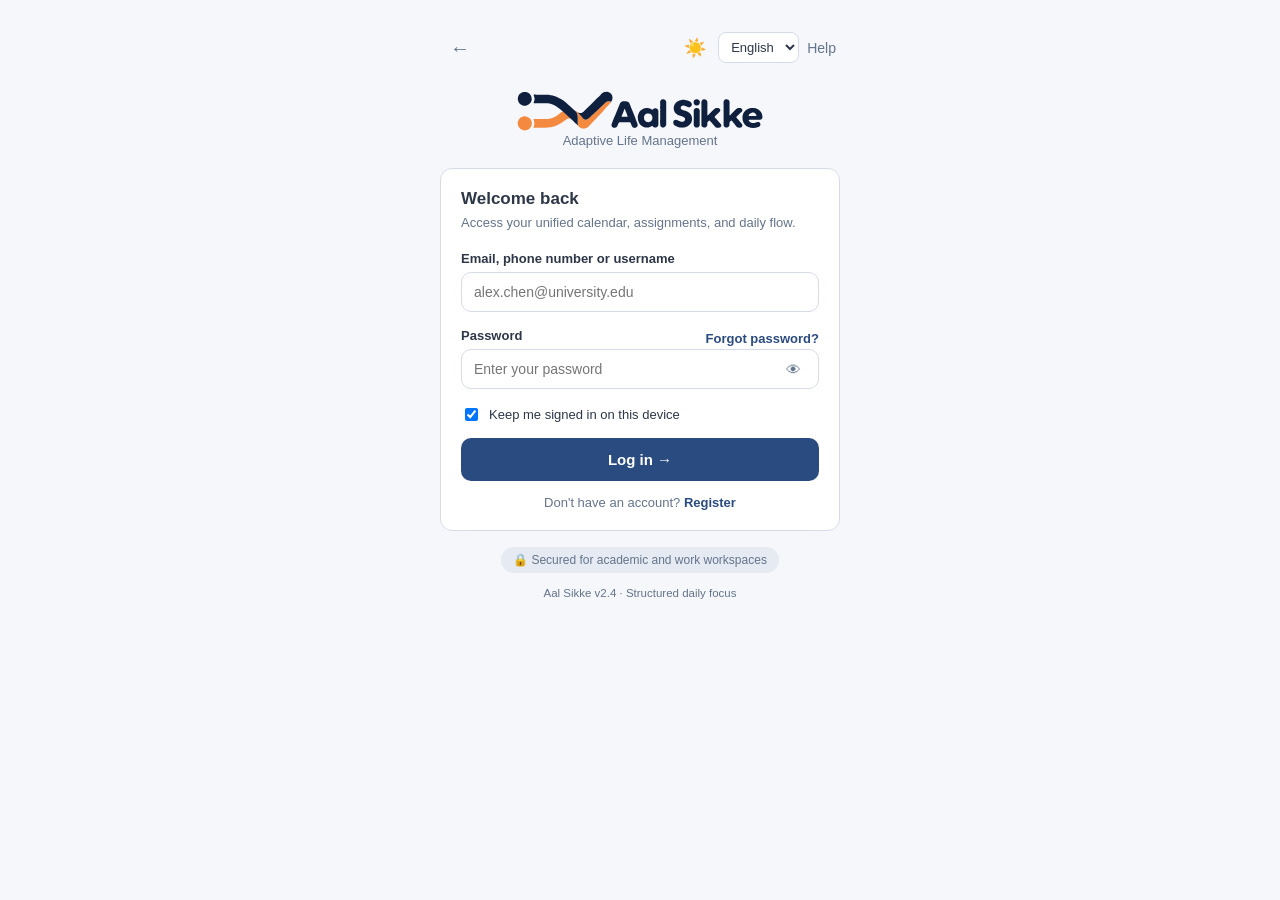
==== src/main/resources/static/calendar.html @ fc3f0007 "feedback for empty pages , SEO foundations implemented, help page added" ====
<!DOCTYPE html>
<html lang="en">
<head>
    <meta charset="UTF-8">
    <meta name="viewport" content="width=device-width, initial-scale=1.0">
    <script src="theme-init.js"></script>
    <script src="i18n.js"></script>
    <link rel="icon" type="image/svg+xml" href="logo-mark.svg">
    <title data-i18n="page.calendar">Aal Sikke — Calendar</title>
    <meta name="robots" content="noindex, nofollow">
    <link rel="stylesheet" href="styles.css">
    <link rel="stylesheet" href="calendar.css">
</head>
<body class="dashboard-body">

<div class="app-shell">

    <!-- Top bar (same markup as tasks.html: bell + reminders, avatar menu with Edit profile / Change password / Log out) -->
    <header class="topbar dash-topbar">
        <a class="brand" href="dashboard.html" aria-label="Aal Sikke dashboard"><svg class="brand-logo" viewBox="0 0 1476 240" role="img" aria-label="Aal Sikke"><use href="logo-sprite.svg#aal-logo"/></svg></a>
        <div class="topbar-actions">
            <button class="icon-btn" id="theme-toggle-btn" aria-label="Toggle theme"></button>
            <div class="profile-menu" id="notif-menu">
                <button class="icon-btn" id="notif-btn" aria-label="Notifications" data-i18n-aria-label="aria.notifications">
                    &#128276;
                    <span class="badge-dot" id="notif-badge" hidden></span>
                </button>
                <div class="profile-dropdown notif-dropdown" id="notif-dropdown" hidden>
                    <div class="notif-dropdown-header" data-i18n="notif.header">Reminders</div>
                    <ul class="notif-list" id="notif-list"></ul>
                    <p class="notif-empty" id="notif-empty" data-i18n="notif.empty" hidden>Nothing due right now.</p>
                </div>
            </div>
            <div class="profile-menu">
                <button class="avatar-btn" id="avatar-btn" aria-label="Open profile menu" data-i18n-aria-label="aria.profileMenu">AC</button>
                <div class="profile-dropdown" id="profile-dropdown" hidden>
                    <a href="#" id="edit-profile-link" data-i18n="menu.editProfile">Edit Profile</a>
                    <a href="#" id="change-password-link" data-i18n="menu.changePassword">Change password</a>
                    <a href="login.html" id="logout-link" data-i18n="menu.logout">Log out</a>
                </div>
            </div>
        </div>
    </header>

    <div class="app-body">

        <aside class="sidebar">
            <nav class="side-nav">
                <a href="dashboard.html" class="nav-link">
                    <span class="nav-icon">&#9635;</span> <span data-i18n="nav.dashboard">Dashboard</span>
                </a>
                <a href="calendar.html" class="nav-link active">
                    <span class="nav-icon">&#128197;</span> <span data-i18n="nav.calendar">Calendar</span>
                </a>
                <a href="tasks.html" class="nav-link">
                    <span class="nav-icon">&#9745;</span> <span data-i18n="nav.tasks">Tasks</span>
                </a>
                <a href="settings.html" class="nav-link">
                    <span class="nav-icon">&#9881;</span> <span data-i18n="nav.settings">Settings</span>
                </a>
            </nav>
        </aside>

        <main class="main-content">
            <!-- KAN-372: AI quick-add. Plain form: sends the text to the Tasks page, which fills the New task form. -->
            <section class="card quick-add-card">
                <form class="quick-add" action="tasks.html" method="get">
                    <div class="field">
                        <label for="quick-add-go" data-i18n="quick.label">✨ Quick add with AI</label>
                        <div style="display:flex; gap:8px; align-items:stretch;">
                            <div class="input-wrap" style="flex:1 1 auto; min-width:0;">
                                <input type="text" id="quick-add-go" name="quick" maxlength="300" autocomplete="off" required
                                       placeholder="e.g. 3andi exam math bukra se3a 10"
                                       data-i18n-placeholder="quick.placeholder" style="width:100%;">
                            </div>
                            <button type="submit" class="btn-primary" data-i18n="quick.button"
                                    style="width:auto; flex:0 0 auto; white-space:nowrap;">Fill the form</button>
                        </div>
                    </div>
                </form>
            </section>
            <section class="card cal-card">

                <div class="cal-toolbar">
                    <div class="cal-nav">
                        <button type="button" class="btn-secondary" id="cal-prev" aria-label="Previous" data-i18n-aria-label="cal.prev">&#8249;</button>
                        <button type="button" class="btn-secondary" id="cal-today" data-i18n="cal.today">Today</button>
                        <button type="button" class="btn-secondary" id="cal-next" aria-label="Next" data-i18n-aria-label="cal.next">&#8250;</button>
                    </div>
                    <h1 class="cal-title" id="cal-title" data-i18n="nav.calendar">Calendar</h1>
                    <div class="cal-actions">
                        <button type="button" class="btn-primary cal-schedule-btn" id="cal-schedule-btn" data-i18n="cal.schedule">+ Schedule task</button>
                        <div class="cal-view-toggle" role="group" aria-label="Calendar view" data-i18n-aria-label="cal.viewLabel">
                            <button type="button" class="filter-tab" data-view="day" data-i18n="cal.day">Day</button>
                            <button type="button" class="filter-tab active" data-view="week" data-i18n="cal.week">Week</button>
                        </div>
                    </div>
                </div>

                <div class="cal-legend">
                    <span class="cal-legend-item"><span class="cal-swatch cal-student"></span> <span data-i18n="group.student">Student</span></span>
                    <span class="cal-legend-item"><span class="cal-swatch cal-work"></span> <span data-i18n="group.work">Work</span></span>
                    <span class="cal-legend-item"><span class="cal-swatch cal-personal"></span> <span data-i18n="group.personal">Personal</span></span>
                    <span class="cal-legend-item cal-legend-group" data-i18n="cal.legend.priority">Priority stripe:</span>
                    <span class="cal-legend-item"><span class="cal-swatch prio-low"></span> <span data-i18n="prio.LOW">Low</span></span>
                    <span class="cal-legend-item"><span class="cal-swatch prio-medium"></span> <span data-i18n="prio.MEDIUM">Medium</span></span>
                    <span class="cal-legend-item"><span class="cal-swatch prio-high"></span> <span data-i18n="prio.HIGH">High</span></span>
                    <span class="cal-legend-item"><span class="cal-swatch prio-urgent"></span> <span data-i18n="prio.URGENT">Urgent</span></span>
                    <span class="cal-legend-item"><span class="cal-deadline-dot"></span> <span data-i18n="cal.legend.deadline">Deadline</span></span>
                    <span class="cal-legend-item"><span class="cal-conflict-badge">!</span> <span data-i18n="conflict.badge">Conflict</span></span>
                    <span class="cal-legend-item"><span class="cal-repeat-icon">&#8635;</span> <span data-i18n="cal.legend.repeats">Repeats weekly</span></span>
                </div>

                <p class="cal-hint" data-i18n="cal.hint">Tap or click an empty slot to schedule a task there, or a task to see its details.</p>

                <section class="cal-week-summary" id="cal-week-summary" aria-label="Weekly review" data-i18n-aria-label="cal.weeklyReview" hidden></section>
                <p class="cal-status" id="cal-status" role="status" aria-live="polite" data-i18n="common.loading">Loading…</p>
                <div class="cal-grid" id="cal-grid"></div>

            </section>
        </main>
    </div>

    <!-- Mobile bottom nav -->
    <nav class="bottom-nav">
        <a href="dashboard.html"><span>&#9635;</span><span data-i18n="nav.dashboard">Dashboard</span></a>
        <a href="calendar.html" class="active"><span>&#128197;</span><span data-i18n="nav.calendar">Calendar</span></a>
        <a href="tasks.html"><span>&#9745;</span><span data-i18n="nav.tasks">Tasks</span></a>
        <a href="settings.html" id="settings-bottom-link"><span>&#9881;</span><span data-i18n="nav.settings">Settings</span></a>
    </nav>
</div>

<!-- Profile edit modal (shared with dashboard.html) -->
<div class="modal-backdrop" id="profile-modal" hidden>
    <div class="modal-card profile-modal-card" role="dialog" aria-modal="true" aria-labelledby="profile-modal-title">
        <div class="modal-header">
            <div>
                <h2 id="profile-modal-title" data-i18n="settings.profile.edit">Edit profile</h2>
                <p id="profile-modal-subtitle" data-i18n="modal.profile.subtitle">Update your details and how you use Aal Sikke.</p>
            </div>
            <button type="button" class="modal-close" id="close-profile-modal" aria-label="Close" data-i18n-aria-label="common.close">&#10005;</button>
        </div>

        <form id="profile-form" novalidate>
            <div class="profile-modal-avatar" id="modal-profile-avatar" aria-hidden="true">AC</div>

            <fieldset class="role-field" id="field-profile-mode">
                <legend class="field-label" data-i18n="modal.profile.roleLegend">I use Aal Sikke primarily for</legend>
                <div class="segmented segmented--a11y" role="radiogroup" aria-label="Workspace role" data-i18n-aria-label="aria.workspaceRole">
                    <input type="radio" name="profile-role" id="profile-role-student" value="STUDENT">
                    <label for="profile-role-student" data-i18n="role.student">Student</label>
                    <input type="radio" name="profile-role" id="profile-role-work" value="WORK">
                    <label for="profile-role-work" data-i18n="role.work">Work</label>
                    <input type="radio" name="profile-role" id="profile-role-dual" value="HYBRID">
                    <label for="profile-role-dual" data-i18n="role.dual">Dual</label>
                </div>
                <p class="role-hint" id="profile-role-hint"></p>
                <p class="hint error-text" role="alert"></p>
            </fieldset>

            <div class="form-grid">
                <div class="field" id="field-profile-fullname">
                    <label for="profile-fullname" data-i18n="form.fullName">Full name</label>
                    <div class="input-wrap"><input id="profile-fullname" type="text" autocomplete="name" maxlength="255"></div>
                    <p class="hint error-text" role="alert"></p>
                </div>
                <div class="field">
                    <label for="profile-username" data-i18n="form.username">Username</label>
                    <div class="input-wrap"><input id="profile-username" type="text" readonly aria-readonly="true"></div>
                </div>
            </div>

            <div class="field" id="field-profile-email">
                <label for="profile-email" data-i18n="form.email">Email</label>
                <div class="input-wrap"><input id="profile-email" type="email" autocomplete="email" maxlength="255"></div>
                <p class="hint error-text" role="alert"></p>
            </div>

            <div class="form-grid">
                <div class="field">
                    <label for="profile-dob" data-i18n="form.dob">Date of birth</label>
                    <div class="input-wrap"><input id="profile-dob" type="date" readonly aria-readonly="true"></div>
                </div>
                <div class="field" id="field-profile-phone">
                    <label for="profile-phone" data-i18n="form.phone">Phone number</label>
                    <div class="input-wrap"><input id="profile-phone" type="tel" autocomplete="tel" maxlength="50"></div>
                    <p class="hint error-text" role="alert"></p>
                </div>
            </div>
            <div class="field" id="field-profile-current-password">
                <label for="profile-current-password"><span data-i18n="form.currentPassword">Current password</span> <span class="role-hint" data-i18n="form.currentPasswordNote">(only needed to change your name, email or phone)</span></label>
                <div class="input-wrap"><input id="profile-current-password" type="password" autocomplete="current-password"></div>
                <p class="hint error-text" role="alert"></p>
            </div>
            <p class="modal-message" id="profile-message" role="status" aria-live="polite"></p>

            <div class="form-actions">
                <button type="button" class="btn-secondary" id="cancel-profile-btn" data-i18n="common.cancel">Cancel</button>
                <button type="submit" class="btn-primary" id="save-profile-btn" data-i18n="modal.profile.save">Save profile</button>
            </div>
        </form>
    </div>
</div>

<!-- Change password modal (shared with dashboard.html) -->
<div class="modal-backdrop" id="password-modal" hidden>
    <div class="modal-card" role="dialog" aria-modal="true" aria-labelledby="password-modal-title">
        <div class="modal-header">
            <div>
                <h2 id="password-modal-title" data-i18n="menu.changePassword">Change password</h2>
                <p data-i18n="modal.password.subtitle">Choose a new password for your account.</p>
            </div>
            <button type="button" class="modal-close" id="close-password-modal" aria-label="Close" data-i18n-aria-label="common.close">&#10005;</button>
        </div>

        <form id="password-form" novalidate>
            <div class="field" id="field-current-password">
                <label for="current-password" data-i18n="form.currentPassword">Current password</label>
                <div class="input-wrap">
                    <input id="current-password" type="password" autocomplete="current-password">
                </div>
                <p class="hint error-text" role="alert"></p>
            </div>

            <div class="field" id="field-new-password">
                <label for="new-password" data-i18n="form.newPassword">New password</label>
                <div class="input-wrap">
                    <input id="new-password" type="password" autocomplete="new-password">
                </div>
                <div class="strength-meter" id="password-strength-meter"><span></span><span></span><span></span></div>
                <p class="hint" id="new-password-strength-hint" style="display:none;"></p>
                <p class="hint error-text" role="alert"></p>
            </div>

            <div class="field" id="field-confirm-new-password">
                <label for="confirm-new-password" data-i18n="form.confirmNewPassword">Confirm new password</label>
                <div class="input-wrap">
                    <input id="confirm-new-password" type="password" autocomplete="new-password">
                </div>
                <p class="hint error-text" role="alert"></p>
            </div>

            <p class="modal-message" id="password-message" role="status" aria-live="polite"></p>

            <div class="form-actions">
                <button type="button" class="btn-secondary" id="cancel-password-btn" data-i18n="common.cancel">Cancel</button>
                <button type="submit" class="btn-primary" id="save-password-btn" data-i18n="modal.password.save">Update password</button>
            </div>
        </form>
    </div>
</div>

<!-- Toast: dashboard.js shows validation and error messages here instead of alert() -->
<div class="toast" id="toast" role="status" aria-live="polite"></div>

<!-- S3-12: schedule a task into a time slot (same modal styles as the dashboard) -->
<div class="modal-backdrop" id="schedule-modal" hidden>
    <div class="modal-card" role="dialog" aria-modal="true" aria-labelledby="schedule-modal-title">
        <div class="modal-header">
            <div>
                <h2 id="schedule-modal-title" data-i18n="schedule.title">Schedule a task</h2>
                <p data-i18n="schedule.subtitle">Pick a time slot. The task's deadline does not change.</p>
            </div>
            <button type="button" class="modal-close" id="schedule-close" aria-label="Close" data-i18n-aria-label="common.close">&#10005;</button>
        </div>

        <form id="schedule-form" novalidate>
            <div class="field" id="schedule-task-field">
                <label for="schedule-task" data-i18n="schedule.task">Task</label>
                <div class="input-wrap"><select id="schedule-task"></select></div>
            </div>
            <p class="schedule-task-name" id="schedule-task-name" hidden></p>

            <div class="field">
                <label for="schedule-date" data-i18n="schedule.date">Date</label>
                <div class="input-wrap"><input type="date" id="schedule-date" required></div>
            </div>

            <div class="field">
                <label class="check-label">
                    <input type="checkbox" id="schedule-start-only"> <span data-i18n="schedule.startOnly">Start time only (no end time)</span>
                </label>
            </div>

            <div class="form-grid">
                <div class="field">
                    <label for="schedule-start" data-i18n="task.start">Start</label>
                    <div class="input-wrap"><input type="time" id="schedule-start" step="300" required></div>
                </div>
                <div class="field" id="schedule-end-field">
                    <label for="schedule-end" data-i18n="schedule.end">End</label>
                    <div class="input-wrap"><input type="time" id="schedule-end" step="300" required></div>
                </div>
            </div>

            <p class="modal-message" id="schedule-message" role="status" aria-live="polite"></p>

            <div class="form-actions">
                <button type="button" class="btn-secondary" id="schedule-cancel" data-i18n="common.cancel">Cancel</button>
                <button type="submit" class="btn-primary" id="schedule-save" data-i18n="common.save">Save</button>
            </div>
        </form>
    </div>
</div>

<script src="theme-toggle.js"></script>
<script src="palette.js"></script>
<script src="dashboard.js"></script>
<script src="calendar.js"></script>
<script src="free-slots.js"></script>
<script src="feedback.js"></script>
</body>
</html>
---- src/main/resources/static/styles.css ----
/*
 * Aal Sikke — Unified style.css
 * Shared authentication + dashboard styles
 */

/* ===== Global + Authentication styles ===== */

:root {
  /* DEFAULT THEME = "brand" palette (navy + orange logo colors). Defined here so the
     app opens correctly even if data-palette is missing; other palettes override below. */
  --trust-blue: #2A4B80;
  --trust-blue-bg: #E6EAF2;
  --navy: #0F203E;
  --ink-strong: #0F203E;
  --bg-mist: #F5F7FA;
  --card-mist: #E6EAF2;
  --white: #FFFFFF;
  --surface: #FFFFFF;
  --slate: #2D3748;
  --slate-light: #64748B;
  --border: #D5DCE8;
  /* logo colors, read by logo-sprite.svg via var(--logo-ink) / var(--logo-accent) */
  --logo-ink: #0F203E;
  --logo-accent: #F48A40;
  /* KAN-292/293: task priority colors. Semantic (not tied to the palette) so "urgent" always reads as red. */
  --prio-low: #2F9E6E;
  --prio-low-bg: #EAF7F1;
  --prio-medium: #2468B8;
  --prio-medium-bg: #E6F0FB;
  --prio-high: #D62839;
  --prio-high-bg: #FCE9EB;
  --prio-urgent: #7B2FBF;
  --prio-urgent-bg: #F1E8FA;
  /* Schedule conflicts are ORANGE everywhere (task list, calendar, dashboard).
     No priority color is orange, so a conflict never gets mistaken for a priority. */
  --conflict: #E8710A;
  --conflict-strong: #C2570C;
  --conflict-bg: #FDF0E3;
  /* calendar role colors (were referenced by calendar.css but never defined) */
  --role-student: var(--trust-blue);
  --role-student-bg: var(--trust-blue-bg);
  --success: #2F9E6E;
  --success-bg: #EAF7F1;
  --amber: #F0A202;
  --amber-bg: #FEF6E6;
  --coral: #E4572E;
  --coral-bg: #FCEDE8;
  --radius: 0.75rem;
}

/*
 * KAN-239: dark theme. --white and --navy were each doing double duty in the
 * light palette above — "literal white/dark" for text drawn on a colored
 * button AND "the card surface / guaranteed-dark-background" color. Redefining
 * them directly here breaks contrast (e.g. buttons and the toast go
 * unreadable), so this override keeps --white and --navy for their text role
 * and hands the surface/guaranteed-dark-background role to the new --surface
 * and --ink-strong variables instead (see the var(--surface) / var(--ink-strong)
 * usages throughout this file).
 */
:root[data-theme="dark"] {
  --trust-blue: #7FA0DC;
  --trust-blue-bg: #1A2640;
  --navy: #F2F5FA;
  --ink-strong: #0F203E;
  --bg-mist: #0E1626;
  --card-mist: #18233A;
  --surface: #131D31;
  --slate: #E8EEF3;
  --slate-light: #94A3B8;
  --border: #27344D;
  --logo-ink: #F2F5FA;
  --logo-accent: #F79A57;
  --prio-low: #3FBF8F;
  --prio-low-bg: #12291F;
  --prio-medium: #5BA3F0;
  --prio-medium-bg: #12243A;
  --prio-high: #F2555F;
  --prio-high-bg: #331519;
  --prio-urgent: #B48AF0;
  --prio-urgent-bg: #261A38;
  --conflict: #F28C38;
  --conflict-strong: #B9520A;
  --conflict-bg: #33200F;
  --success: #3FBF8F;
  --success-bg: #12291F;
  --amber: #F0A202;
  --amber-bg: #2E2410;
  --coral: #E4572E;
  --coral-bg: #2E1712;
}

* { box-sizing: border-box; }

body {
  margin: 0;
  font-family: -apple-system, "Segoe UI", Roboto, Helvetica, Arial, sans-serif;
  background: var(--bg-mist);
  color: var(--slate);
  display: flex;
  justify-content: center;
  padding: 1.5rem 1rem;
}

.screen {
  width: 100%;
  max-width: 25rem;
}

/* Header */
.topbar {
  display: flex;
  align-items: center;
  justify-content: space-between;
  padding: 0.5rem 0.25rem 1rem;
}

.topbar .back-btn {
  background: none;
  border: none;
  color: var(--slate-light);
  font-size: 1.25rem;
  cursor: pointer;
  line-height: 1;
}

.topbar .brand {
  display: flex;
  align-items: center;
  gap: 0.5rem;
  font-weight: 700;
  color: var(--navy);
  font-size: 1rem;
}

.topbar .brand .logo-dot {
  width: 1.5rem;
  height: 1.5rem;
  border-radius: 0.375rem;
  background: var(--trust-blue);
}

.topbar .help-link {
  color: var(--slate-light);
  font-size: 0.875rem;
  text-decoration: none;
}

.topbar-end {
  display: flex;
  align-items: center;
  gap: 0.5rem;
}

/* Intro block (registration) */
.intro {
  padding: 0.25rem 0.25rem 1.25rem;
}

.intro h1 {
  font-size: 1.375rem;
  margin: 0 0 0.375rem;
  color: var(--slate);
}

.intro p {
  margin: 0;
  font-size: 0.875rem;
  color: var(--slate-light);
  line-height: 1.5;
}

/* Center brand block (login) */
.center-brand {
  text-align: center;
  padding: 0.75rem 0 1.25rem;
}

.center-brand .logo-dot {
  width: 3rem;
  height: 3rem;
  border-radius: 0.75rem;
  background: var(--trust-blue);
  margin: 0 auto 0.75rem;
}

.center-brand h1 {
  font-size: 1.25rem;
  margin: 0 0 0.125rem;
  color: var(--navy);
}

.center-brand p {
  margin: 0;
  font-size: 0.8125rem;
  color: var(--slate-light);
}

/* Card */
.card {
  background: var(--surface);
  border: 0.0625rem solid var(--border);
  border-radius: var(--radius);
  padding: 1.25rem;
}

.card h2 {
  font-size: 1.0625rem;
  margin: 0 0 0.25rem;
}

.card > p.subtitle {
  margin: 0 0 1.125rem;
  font-size: 0.8125rem;
  color: var(--slate-light);
  line-height: 1.5;
}

/* Segmented control (Student / Work / Hybrid) */
.field-label {
  display: block;
  font-size: 0.8125rem;
  font-weight: 600;
  color: var(--slate);
  margin-bottom: 0.5rem;
}

.segmented {
  display: flex;
  background: var(--card-mist);
  border-radius: 0.625rem;
  padding: 0.25rem;
  margin-bottom: 1.125rem;
}

.segmented input {
  display: none;
}

.segmented label {
  flex: 1;
  text-align: center;
  font-size: 0.8125rem;
  font-weight: 600;
  padding: 0.5rem 0;
  border-radius: 0.5rem;
  cursor: pointer;
  color: var(--slate-light);
  transition: background 0.15s ease, color 0.15s ease;
}

.segmented input:checked + label {
  background: var(--trust-blue);
  color: var(--white);
}

/* Form fields */
.field {
  margin-bottom: 1rem;
}

.field label {
  display: block;
  font-size: 0.8125rem;
  font-weight: 600;
  margin-bottom: 0.375rem;
}

.input-wrap {
  position: relative;
}

.input-wrap input,
.input-wrap select {
  width: 100%;
  padding-block: 0.6875rem;
  padding-inline: 0.75rem 2.5rem;
  font-size: 0.875rem;
  border: 0.0625rem solid var(--border);
  border-radius: 0.625rem;
  background: var(--surface);
  color: var(--slate);
  outline: none;
  transition: border-color 0.15s ease, background 0.15s ease;
}

.input-wrap input:focus,
.input-wrap select:focus {
  border-color: var(--trust-blue);
}

.input-wrap .icon-status {
  position: absolute;
  inset-inline-end: 0.75rem;
  top: 50%;
  transform: translateY(-50%);
  font-size: 0.875rem;
  display: none;
}

.input-wrap .icon-toggle {
  position: absolute;
  inset-inline-end: 0.75rem;
  top: 50%;
  transform: translateY(-50%);
  background: none;
  border: none;
  cursor: pointer;
  color: var(--slate-light);
  font-size: 0.9375rem;
}

/* Validation states, toggled via JS by adding a class to .field */
.field.is-success .input-wrap input { border-color: var(--success); background: var(--success-bg); }
.field.is-success .icon-status.success { display: inline; color: var(--success); }

.field.is-warning .input-wrap input { border-color: var(--amber); background: var(--amber-bg); }
.field.is-warning .icon-status.warning { display: inline; color: var(--amber); }

.field.is-error .input-wrap input { border-color: var(--coral); background: var(--coral-bg); }
.field.is-error .icon-status.error { display: inline; color: var(--coral); }

.hint {
  display: none;
  font-size: 0.75rem;
  margin-top: 0.375rem;
  line-height: 1.4;
}

.field.is-error .hint.error-text { display: block; color: var(--coral); }
.field.is-warning .hint.warning-text { display: block; color: var(--amber); }

/* Phone row */
.phone-row {
  display: grid;
  grid-template-columns: 5.5rem 1fr;
  gap: 0.5rem;
}

/* Password strength meter */
.strength-meter {
  display: flex;
  gap: 0.25rem;
  margin-top: 0.5rem;
}

.strength-meter span {
  flex: 1;
  height: 0.25rem;
  border-radius: 0.125rem;
  background: var(--border);
}

/* JS toggles strength-1/2/3 classes on .strength-meter */
.strength-meter.strength-1 span:nth-child(1) { background: var(--coral); }
.strength-meter.strength-2 span:nth-child(1),
.strength-meter.strength-2 span:nth-child(2) { background: var(--amber); }
.strength-meter.strength-3 span:nth-child(1),
.strength-meter.strength-3 span:nth-child(2),
.strength-meter.strength-3 span:nth-child(3) { background: var(--success); }

/* Buttons */
.btn-primary {
  width: 100%;
  padding: 0.8125rem;
  font-size: 0.9375rem;
  font-weight: 600;
  color: var(--white);
  background: var(--trust-blue);
  border: none;
  border-radius: 0.625rem;
  cursor: pointer;
  transition: background 0.15s ease;
}

.btn-primary:hover { background: var(--ink-strong); }
.btn-primary:disabled { opacity: 0.6; cursor: not-allowed; }

.btn-secondary {
  width: 100%;
  padding: 0.75rem;
  font-size: 0.875rem;
  font-weight: 600;
  color: var(--slate);
  background: var(--card-mist);
  border: none;
  border-radius: 0.625rem;
  cursor: pointer;
  display: flex;
  align-items: center;
  justify-content: center;
  gap: 0.5rem;
}

.link-row {
  text-align: center;
  font-size: 0.8125rem;
  color: var(--slate-light);
  margin-top: 0.875rem;
}

.link-row a {
  color: var(--trust-blue);
  text-decoration: none;
  font-weight: 600;
}

/* Row helpers */
.row-between {
  display: flex;
  justify-content: space-between;
  align-items: center;
}

.checkbox-row {
  display: flex;
  align-items: center;
  gap: 0.5rem;
  font-size: 0.8125rem;
  color: var(--slate);
  margin: 0.875rem 0;
}

.divider {
  display: flex;
  align-items: center;
  gap: 0.625rem;
  font-size: 0.75rem;
  color: var(--slate-light);
  margin: 1rem 0;
}

.divider::before,
.divider::after {
  content: "";
  flex: 1;
  height: 0.0625rem;
  background: var(--border);
}

/* Footer / legal text */
.legal {
  text-align: center;
  font-size: 0.7188rem;
  color: var(--slate-light);
  line-height: 1.5;
  margin-top: 1rem;
  padding: 0 0.5rem;
}

.legal a { color: var(--slate); font-weight: 600; text-decoration: underline; }

.tag {
  display: inline-block;
  font-size: 0.75rem;
  color: var(--slate-light);
  background: var(--card-mist);
  padding: 0.375rem 0.75rem;
  border-radius: 62.4375rem;
  margin-top: 1rem;
}

.tag-row { text-align: center; }

.footnote {
  text-align: center;
  font-size: 0.7188rem;
  color: var(--slate-light);
  margin-top: 0.875rem;
}


/* =========================================================
   DASHBOARD
   ========================================================= */

/* ===== Aal Sikke — Dashboard layout (KAN-36/37/38) ===== */
/* All sizing uses rem/em, never px, so the layout scales with the user's
   root/base font size for accessibility. */

.dashboard-body {
  display: block;
  padding: 0;
  align-items: initial;
  justify-content: initial;
}

.app-shell {
  max-width: 75rem;
  margin: 0 auto;
  min-height: 100vh;
  display: flex;
  flex-direction: column;
}

/* ---- Top bar ---- */
.dash-topbar {
  padding: 0.875rem 1.5rem;
  background: var(--surface);
  border-bottom: 0.0625rem solid var(--border);
}

.topbar-actions {
  display: flex;
  align-items: center;
  gap: 1rem;
}

.icon-btn {
  position: relative;
  background: none;
  border: none;
  font-size: 1.125rem;
  cursor: pointer;
  color: var(--slate-light);
  line-height: 1;
  padding: 0.25rem;
}

.badge-dot {
  position: absolute;
  top: 0;
  inset-inline-end: 0;
  width: 0.5rem;
  height: 0.5rem;
  border-radius: 50%;
  background: var(--amber);
  border: 0.0938rem solid var(--surface);
}

.profile-menu {
  position: relative;
}

.avatar-btn {
  width: 2.25rem;
  height: 2.25rem;
  border-radius: 50%;
  background: var(--trust-blue);
  color: var(--white);
  border: none;
  font-weight: 700;
  font-size: 0.8125rem;
  cursor: pointer;
}

.profile-dropdown {
  position: absolute;
  inset-inline-end: 0;
  top: 2.75rem;
  background: var(--surface);
  border: 0.0625rem solid var(--border);
  border-radius: 0.625rem;
  box-shadow: 0 0.25rem 0.75rem rgba(15, 76, 117, 0.12);
  min-width: 9rem;
  overflow: hidden;
  z-index: 20;
}

.profile-dropdown a {
  display: block;
  padding: 0.625rem 1rem;
  font-size: 0.875rem;
  color: var(--slate);
  text-decoration: none;
}

.profile-dropdown a:hover { background: var(--card-mist); }

/* ---- Body layout: sidebar + main ---- */
.app-body {
  display: flex;
  flex: 1;
  gap: 1.5rem;
  padding: 1.5rem;
}

.sidebar {
  width: 15.5rem;
  flex-shrink: 0;
  display: flex;
  flex-direction: column;
  gap: 1.25rem;
}

.profile-card {
  background: var(--surface);
  border: 0.0625rem solid var(--border);
  border-radius: var(--radius);
  padding: 1.25rem;
  text-align: center;
}

.avatar-lg {
  width: 3.5rem;
  height: 3.5rem;
  margin: 0 auto 0.625rem;
  border-radius: 50%;
  background: var(--trust-blue);
  color: var(--white);
  display: flex;
  align-items: center;
  justify-content: center;
  font-weight: 700;
  font-size: 1.125rem;
}

.profile-name {
  margin: 0;
  font-weight: 700;
  font-size: 0.9375rem;
}

.role-tag {
  display: inline-block;
  margin-top: 0.25rem;
  font-size: 0.6875rem;
  font-weight: 600;
  color: var(--trust-blue);
  background: var(--card-mist);
  padding: 0.125rem 0.5rem;
  border-radius: 62.4375rem;
}

.profile-meta {
  margin: 0.75rem 0 0;
  font-size: 0.75rem;
  color: var(--slate-light);
  line-height: 1.4;
}

.side-nav {
  background: var(--surface);
  border: 0.0625rem solid var(--border);
  border-radius: var(--radius);
  padding: 0.5rem;
  display: flex;
  flex-direction: column;
  gap: 0.125rem;
}

.nav-link {
  display: flex;
  align-items: center;
  gap: 0.625rem;
  padding: 0.625rem 0.75rem;
  border-radius: 0.5rem;
  font-size: 0.875rem;
  font-weight: 600;
  color: var(--slate-light);
  text-decoration: none;
}
/* ---- Auth pages: language picker and RTL tweaks ---- */
.lang-select {
  padding: 0.375rem 0.5rem;
  border: 0.0625rem solid var(--border);
  border-radius: 0.5rem;
  background: var(--surface);
  color: var(--slate);
  font: inherit;
  font-size: 0.8125rem;
  cursor: pointer;
}

/* the ← back arrow must point the other way in Arabic */
[dir="rtl"] .back-btn { transform: scaleX(-1); }

/* Latin-only fields (email, username, phone, password) stay left-to-right in Arabic.
   Text sits on the right and the icon on the left, so the two never overlap. */
[dir="rtl"] input[dir="ltr"] {
  text-align: right;
  padding-inline: 2.5rem 0.75rem;
}

.nav-link .nav-icon { font-size: 1rem; width: 1.25rem; text-align: center; }

.nav-link:hover { background: var(--card-mist); }

.nav-link.active {
  background: var(--trust-blue);
  color: var(--white);
}

/* ---- Main content ---- */
.main-content {
  flex: 1;
  min-width: 0;
  display: flex;
  flex-direction: column;
  gap: 1.25rem;
}

.greeting-row {
  display: flex;
  justify-content: space-between;
  align-items: flex-end;
  flex-wrap: wrap;
  gap: 0.5rem;
}

.greeting-row h1 {
  font-size: 1.375rem;
  margin: 0 0 0.125rem;
}

.greeting-sub {
  margin: 0;
  font-size: 0.8125rem;
  color: var(--slate-light);
}

.greeting-summary {
  margin: 0;
  font-size: 0.8125rem;
  font-weight: 600;
  color: var(--navy);
  background: var(--card-mist);
  padding: 0.375rem 0.75rem;
  border-radius: 0.5rem;
}

/* ---- Task creation card (KAN-37) ---- */
.task-create-card h2,
.task-list-card h2 {
  font-size: 1rem;
  margin: 0;
}

.link-btn {
  background: none;
  border: none;
  color: var(--trust-blue);
  font-weight: 600;
  font-size: 0.875rem;
  cursor: pointer;
  padding: 0;
}

.task-form { margin-top: 1rem; }

.form-grid {
  display: grid;
  grid-template-columns: 1fr 1fr;
  gap: 0.75rem;
}

.form-actions {
  display: flex;
  gap: 0.75rem;
  margin-top: 0.25rem;
}

.form-actions .btn-secondary,
.form-actions .btn-primary { width: auto; flex: 1; }

/* ---- Task list card (KAN-38) ---- */
.filter-tabs {
  display: flex;
  gap: 0.375rem;
}

.filter-tab {
  border: none;
  background: var(--card-mist);
  color: var(--slate-light);
  font-size: 0.75rem;
  font-weight: 600;
  padding: 0.375rem 0.75rem;
  border-radius: 62.4375rem;
  cursor: pointer;
}

.filter-tab.active {
  background: var(--trust-blue);
  color: var(--white);
}

.task-list {
  list-style: none;
  margin: 1rem 0 0;
  padding: 0;
  display: flex;
  flex-direction: column;
  gap: 0.625rem;
}

.task-card {
  display: flex;
  align-items: flex-start;
  gap: 0.75rem;
  padding: 0.875rem;
  border: 0.0625rem solid var(--border);
  border-radius: 0.625rem;
  background: var(--surface);
}

.task-card.is-complete { opacity: 0.55; }
.task-card.is-complete .task-title { text-decoration: line-through; }

.task-checkbox {
  width: 1.125rem;
  height: 1.125rem;
  margin-top: 0.125rem;
  accent-color: var(--trust-blue);
  cursor: pointer;
  flex-shrink: 0;
}

.task-body { flex: 1; min-width: 0; }

.task-title {
  margin: 0 0 0.25rem;
  font-size: 0.9375rem;
  font-weight: 600;
}

.task-meta {
  display: flex;
  align-items: center;
  gap: 0.5rem;
  font-size: 0.75rem;
  color: var(--slate-light);
  flex-wrap: wrap;
}

.priority-dot {
  width: 0.5rem;
  height: 0.5rem;
  border-radius: 50%;
  flex-shrink: 0;
}

.priority-dot { width: 0.625rem; height: 0.625rem; }
.priority-dot.low { background: var(--prio-low); }
.priority-dot.medium { background: var(--prio-medium); }
.priority-dot.high { background: var(--prio-high); }

/* ---- Conflict marking (S3-07 / KAN-233) ---- */
.task-card.is-conflict {
  /* top/bottom/inline-end only: the start stripe keeps showing the priority color */
  border-top-color: var(--conflict);
  border-inline-end-color: var(--conflict);
  border-bottom-color: var(--conflict);
  background: var(--conflict-bg);
  box-shadow: 0 0 0 0.0625rem var(--conflict);
}

.conflict-badge {
  display: inline-flex;
  align-items: center;
  gap: 0.1875rem;
  padding: 0.0625rem 0.5rem;
  border-radius: 999px;
  background: var(--conflict-strong);
  color: #FFFFFF;
  font-size: 0.6875rem;
  font-weight: 700;
  white-space: nowrap;
}

.task-menu-btn {
  background: none;
  border: none;
  color: var(--slate-light);
  font-size: 1.125rem;
  cursor: pointer;
  padding: 0 0.25rem;
}

.empty-state {
  text-align: center;
  font-size: 0.875rem;
  color: var(--slate-light);
  padding: 2rem 1rem;
  margin: 1rem 0 0;
}

/* ---- Mobile bottom nav (hidden on desktop) ---- */
.bottom-nav {
  display: none;
}

/* ---- Responsive ---- */
@media (max-width: 48rem) {
  .app-body {
    flex-direction: column;
    padding: 1rem;
    padding-bottom: 5rem;
  }

  .sidebar {
    width: 100%;
    flex-direction: row;
    align-items: stretch;
  }

  .profile-card { flex: 1; }
  .side-nav { display: none; }

  .form-grid { grid-template-columns: 1fr; }

  .bottom-nav {
    display: flex;
    justify-content: space-around;
    position: fixed;
    bottom: 0;
    left: 0;
    right: 0;
    background: var(--surface);
    border-top: 0.0625rem solid var(--border);
    padding: 0.5rem 0 0.75rem;
  }

  .bottom-nav a {
    display: flex;
    flex-direction: column;
    align-items: center;
    gap: 0.125rem;
    font-size: 0.6875rem;
    color: var(--slate-light);
    text-decoration: none;
  }

  .bottom-nav a span { font-size: 1.125rem; }

  .bottom-nav a.active { color: var(--trust-blue); }
}


/* =========================================================
   SHARED ACCESSIBILITY / SMALL IMPROVEMENTS
   ========================================================= */

button,
input,
select {
  font-family: inherit;
}

button:focus-visible,
a:focus-visible,
input:focus-visible,
select:focus-visible {
  outline: 0.125rem solid var(--trust-blue);
  outline-offset: 0.125rem;
}

/* The task form also supports an URGENT priority. */
.priority-dot.urgent {
  background: var(--prio-urgent);
}

/* Prevent long task titles from overflowing their cards. */
.task-title {
  overflow-wrap: anywhere;
}

/* Extra protection for very small screens. */
@media (max-width: 30rem) {
  .dash-topbar {
    padding: 0.75rem 1rem;
  }

  .app-body {
    padding-left: 0.75rem;
    padding-right: 0.75rem;
  }

  .sidebar {
    flex-direction: column;
  }

  .greeting-row {
    align-items: flex-start;
  }

  .filter-tabs {
    width: 100%;
    overflow-x: auto;
    padding-bottom: 0.125rem;
  }

  .filter-tab {
    white-space: nowrap;
  }

  .task-card {
    padding: 0.75rem;
  }

}


/* =========================================================
   PROFILE EDIT MODAL, ROLE TOGGLE, TOAST
   (the dashboard markup already used these classes, but no
   rules existed for them, so the modal rendered unstyled)
   ========================================================= */

/* ---- Modal shell (shared by the profile and task-edit modals) ---- */
.modal-backdrop {
  position: fixed;
  inset: 0;
  z-index: 1000;
  display: flex;
  align-items: center;
  justify-content: center;
  padding: 1rem;
  background: rgba(15, 76, 117, 0.45);
  overflow-y: auto;
}

/* `display: flex` above would otherwise beat the [hidden] attribute. */
.modal-backdrop[hidden] {
  display: none;
}

.modal-card {
  width: 100%;
  max-width: 30rem;
  max-height: calc(100vh - 2rem);
  max-height: calc(100dvh - 2rem);   /* phone browser bars: 100vh is taller than the visible area */
  overflow-y: auto;
  overscroll-behavior: contain;
  background: var(--surface);
  border-radius: var(--radius);
  padding: 1.5rem;
  box-shadow: 0 1rem 2.5rem rgba(15, 76, 117, 0.25);
}

.profile-modal-card {
  max-width: 34rem;
}

/* Save / Cancel stay visible at the bottom of a long modal while the form scrolls. */
.modal-card .form-actions {
  position: sticky;
  bottom: 0;
  z-index: 1;
  margin-top: 0.75rem;
  padding-top: 0.75rem;
  background: var(--surface);
  border-top: 0.0625rem solid var(--border);
}

.modal-header {
  display: flex;
  justify-content: space-between;
  align-items: flex-start;
  gap: 1rem;
  margin-bottom: 1.25rem;
}

.modal-header h2 {
  margin: 0 0 0.25rem;
  font-size: 1.125rem;
  color: var(--navy);
}

.modal-header p {
  margin: 0;
  font-size: 0.8125rem;
  color: var(--slate-light);
  line-height: 1.4;
}

.modal-close {
  flex-shrink: 0;
  width: 2rem;
  height: 2rem;
  border: none;
  border-radius: 50%;
  background: var(--card-mist);
  color: var(--slate);
  font-size: 0.875rem;
  cursor: pointer;
}

.modal-close:hover {
  background: var(--border);
}

.profile-modal-avatar {
  width: 3.5rem;
  height: 3.5rem;
  margin: 0 auto 1rem;
  display: flex;
  align-items: center;
  justify-content: center;
  border-radius: 50%;
  background: var(--trust-blue);
  color: var(--white);
  font-size: 1.125rem;
  font-weight: 700;
}

/* ---- Role toggle (Student / Work / Dual) ---- */
.role-field {
  border: none;
  margin: 0 0 1rem;
  padding: 0;
  min-width: 0;
}

.role-field legend {
  padding: 0;
}

/* The base .segmented hides radios with display:none, which also removes them
   from the keyboard tab order. This variant keeps them focusable. */
.segmented--a11y {
  position: relative;
  margin-bottom: 0.5rem;
}

.segmented--a11y input {
  display: block;
  position: absolute;
  width: 1px;
  height: 1px;
  opacity: 0;
  pointer-events: none;
}

.segmented--a11y input:focus-visible + label {
  outline: 0.125rem solid var(--trust-blue);
  outline-offset: 0.125rem;
}

.role-hint {
  margin: 0;
  min-height: 1.1rem;
  font-size: 0.75rem;
  color: var(--slate-light);
}

.role-field.is-error .segmented {
  box-shadow: 0 0 0 0.0625rem var(--coral);
}

.role-field.is-error .hint.error-text {
  display: block;
  color: var(--coral);
}

/* ---- Read-only fields (username, date of birth) ---- */
.input-wrap input[readonly] {
  background: var(--card-mist);
  color: var(--slate-light);
  cursor: not-allowed;
}

/* ---- Status message under the form ---- */
.modal-message {
  min-height: 1.25rem;
  margin: 0 0 0.75rem;
  font-size: 0.8125rem;
  line-height: 1.4;
}

.modal-message.is-success { color: var(--success); font-weight: 600; }
.modal-message.is-error   { color: var(--coral);   font-weight: 600; }
.modal-message.is-info    { color: var(--slate-light); }

/* ---- Header button that opens the modal ---- */
.profile-open-btn {
  width: auto;
  padding: 0.5rem 1rem;
}

/* ---- Notification preference toggles (KAN-244) ---- */
.toggle-row {
  display: flex;
  align-items: center;
  justify-content: space-between;
  gap: 1rem;
  padding: 0.75rem 0;
  border-bottom: 0.0625rem solid var(--border);
}

.toggle-row:last-of-type { border-bottom: none; }

.toggle-text { display: flex; flex-direction: column; gap: 0.125rem; min-width: 0; }

.toggle-title { font-size: 0.875rem; font-weight: 600; color: var(--slate); }

.toggle-subtitle { font-size: 0.75rem; color: var(--slate-light); line-height: 1.35; }

.switch {
  position: relative;
  flex-shrink: 0;
  display: inline-block;
  width: 2.75rem;
  height: 1.5rem;
}

.switch input {
  position: absolute;
  width: 1px;
  height: 1px;
  opacity: 0;
  pointer-events: none;
}

.switch-track {
  position: absolute;
  inset: 0;
  background: var(--border);
  border-radius: 999px;
  cursor: pointer;
  transition: background 0.15s ease;
}

.switch-track::before {
  content: "";
  position: absolute;
  top: 0.1875rem;
  left: 0.1875rem;
  width: 1.125rem;
  height: 1.125rem;
  background: var(--white);
  border-radius: 50%;
  transition: transform 0.15s ease;
  box-shadow: 0 0.0625rem 0.125rem rgba(15, 76, 117, 0.25);
}

.switch input:checked + .switch-track { background: var(--trust-blue); }

.switch input:checked + .switch-track::before { transform: translateX(1.25rem); }

.switch input:focus-visible + .switch-track {
  outline: 0.125rem solid var(--trust-blue);
  outline-offset: 0.125rem;
}

/* ---- Toast ----
 * Replaces browser alert() popups. Dark ink background + white text, so it reads the
 * same in every palette and in light and dark mode (checked for all 14 combinations).
 * The 1px light edge keeps it visible against dark pages. */
.toast {
  position: fixed;
  left: 50%;
  bottom: 1.5rem;
  z-index: 1100;
  /* left: 50% would otherwise shrink the toast to half the screen width on phones */
  width: max-content;
  max-width: calc(100vw - 2rem);
  padding: 0.75rem 1.25rem;
  border-radius: 0.625rem;
  border: 0.0625rem solid rgba(255, 255, 255, 0.22);
  background: var(--ink-strong);
  color: #FFFFFF;
  font-size: 0.875rem;
  font-weight: 600;
  line-height: 1.4;
  text-align: center;
  overflow-wrap: anywhere;
  box-shadow: 0 0.5rem 1.5rem rgba(15, 76, 117, 0.3);
  opacity: 0;
  pointer-events: none;
  transform: translate(-50%, 0.75rem);
  transition: opacity 0.2s ease, transform 0.2s ease;
}

.toast.is-visible {
  opacity: 1;
  transform: translate(-50%, 0);
}

/* Problems (validation, failed saves): a coral bar on the left, text stays white. */
.toast.is-error {
  border-inline-start: 0.3125rem solid var(--coral);
  text-align: start;
}

/* While a modal is open the toast sits at the top, so it never covers the Save button. */
.toast.is-top {
  bottom: auto;
  top: calc(env(safe-area-inset-top, 0px) + 0.75rem);
  transform: translate(-50%, -0.75rem);
}

.toast.is-top.is-visible {
  transform: translate(-50%, 0);
}

/* Keep the toast above the mobile bottom nav. */
@media (max-width: 48rem) {
  .toast { bottom: 5rem; }
  .toast.is-top { bottom: auto; }
}

@media (max-width: 30rem) {
  .modal-card { padding: 1.125rem; }
}


/* ---- Reminders bell dropdown (KAN-235/236) ---- */
.notif-dropdown {
  width: 18rem;
  max-width: calc(100vw - 1.5rem);
}

/* Narrow phones: the bell is not at the right edge, so pin the list to the screen instead. */
@media (max-width: 30rem) {
  .notif-dropdown {
    position: fixed;
    top: 3.75rem;
    left: 0.75rem;
    right: 0.75rem;
    width: auto;
    max-width: none;
    max-height: calc(100dvh - 5rem);
    overflow-y: auto;
  }
}

.notif-dropdown-header {
  font-weight: 700;
  font-size: 0.9375rem;
  color: var(--navy);
  padding: 0.25rem 1rem 0.625rem;
}

.notif-list {
  list-style: none;
  margin: 0;
  padding: 0;
}

.notif-item {
  display: flex;
  align-items: center;
  justify-content: space-between;
  gap: 0.75rem;
  padding: 0.625rem 1rem;
  border-top: 0.0625rem solid var(--border);
}

.notif-item-title {
  margin: 0;
  font-size: 0.875rem;
  font-weight: 600;
  color: var(--slate);
}

.notif-item-time {
  font-size: 0.75rem;
  color: var(--slate-light);
}

.notif-item-time { display: block; }
.notif-item-actions { display: flex; align-items: center; gap: 0.5rem; }
.notif-snooze-btn {
  font-size: 0.75rem; padding: 0.25rem 0.5rem; cursor: pointer;
  border: 1px solid currentColor; border-radius: 6px;
  background: transparent; color: inherit;
  white-space: nowrap;
}

.notif-dismiss-btn {
  flex-shrink: 0;
  width: 1.75rem;
  height: 1.75rem;
  border: none;
  border-radius: 50%;
  background: var(--card-mist);
  color: var(--trust-blue);
  cursor: pointer;
  font-size: 0.8125rem;
}

.notif-dismiss-btn:hover {
  background: var(--border);
}

.notif-empty {
  padding: 1rem;
  font-size: 0.8125rem;
  color: var(--slate-light);
  text-align: center;
}

/* =========================================================
   TASK LIST: ROLE / STATUS FILTERS + SORT
   ========================================================= */

.task-toolbar {
  display: flex;
  flex-wrap: wrap;
  gap: 0.75rem;
  margin-top: 1rem;
}

.toolbar-field {
  display: flex;
  flex-direction: column;
  gap: 0.25rem;
  flex: 1 1 10rem;
  min-width: 0;
}

.toolbar-field label {
  font-size: 0.75rem;
  font-weight: 600;
  color: var(--slate-light);
}

.toolbar-field select {
  width: 100%;
  padding: 0.5rem 0.75rem;
  font-size: 0.8125rem;
  color: var(--slate);
  background: var(--surface);
  border: 0.0625rem solid var(--border);
  border-radius: 0.625rem;
  cursor: pointer;
}

.toolbar-field select:hover {
  border-color: var(--trust-blue);
}

/* Shows when a dropdown has been moved off its default option. */
.toolbar-field select.is-active {
  border-color: var(--trust-blue);
  background: var(--card-mist);
  font-weight: 600;
}

.task-count {
  margin: 0.75rem 0 0;
  font-size: 0.75rem;
  color: var(--slate-light);
}

.task-count:empty {
  display: none;
}

/* KAN-262: email verification notice (login page) and verify-email page */
.login-notice {
  margin: 0 0 1rem;
  padding: 0.75rem 0.875rem;
  border: 0.0625rem solid var(--trust-blue);
  border-radius: 0.625rem;
  background: var(--trust-blue-bg);
  font-size: 0.8125rem;
  color: var(--slate);
}

.login-notice[hidden] {
  display: none;
}

.login-notice p {
  margin: 0 0 0.25rem;
}

.notice-text {
  margin: 0.75rem 0 0;
  font-size: 0.8125rem;
  color: var(--slate-light);
}

.verify-login-btn {
  display: block;
  text-align: center;
  text-decoration: none;
}

.verify-login-btn[hidden] {
  display: none;
}

/* KAN-265: "Has a start time" checkbox row in the task forms */
.field label.check-row {
  display: inline-flex;
  align-items: center;
  gap: 0.5rem;
  cursor: pointer;
}

.check-row input[type="checkbox"] {
  width: 1rem;
  height: 1rem;
  accent-color: var(--trust-blue);

}

/* KAN-352: on/off switch, halfway reminder and custom reminders per task */
.reminder-hint { color: var(--slate-light); font-weight: 400; }
.reminder-list { display: flex; flex-direction: column; gap: 0.5rem; }
.reminder-list:empty { display: none; }
.reminder-row { display: flex; align-items: center; gap: 0.5rem; }
.reminder-row .input-wrap { flex: 1; }
.reminder-add-btn {
  margin-top: 0.5rem;
  padding: 0.25rem 0;
  background: none;
  border: none;
  color: var(--trust-blue);
  font-size: 0.8125rem;
  font-weight: 600;
  cursor: pointer;
}
.reminder-add-btn:hover { text-decoration: underline; }

/* ===== Color palettes (KAN-290/294) =====
 * One block per preset and mode. "brand" (default) lives in :root / :root[data-theme="dark"] above.
 * Each block also sets --logo-ink / --logo-accent so the logo follows the palette AND light/dark.
 * Specificity is deliberately higher than :root[data-theme="dark"] so palette+dark combos win. */

/* ocean */
:root[data-palette="ocean"] {
  --trust-blue: #1F6FA8;
  --trust-blue-bg: #E3EEF7;
  --navy: #0F4C75;
  --bg-mist: #F4F7FA;
  --card-mist: #E8EEF3;
  --surface: #FFFFFF;
  --border: #D8E1E8;
  --logo-ink: #0F4C75;
  --logo-accent: #2E9BD6;
}
:root[data-palette="ocean"][data-theme="dark"] {
  --trust-blue: #4A9FD8;
  --trust-blue-bg: #16283A;
  --navy: #E8F1F8;
  --bg-mist: #131A22;
  --card-mist: #1E2833;
  --surface: #1A232D;
  --border: #2D3B48;
  --logo-ink: #E3EEF7;
  --logo-accent: #5DB6E8;
}

/* forest */
:root[data-palette="forest"] {
  --trust-blue: #1E7A57;
  --trust-blue-bg: #E4F3EC;
  --navy: #14513A;
  --bg-mist: #F3F8F5;
  --card-mist: #E4F3EC;
  --surface: #FFFFFF;
  --border: #D3E5DB;
  --logo-ink: #14513A;
  --logo-accent: #7DBB3C;
}
:root[data-palette="forest"][data-theme="dark"] {
  --trust-blue: #4CB88A;
  --trust-blue-bg: #13281F;
  --navy: #E4F3EC;
  --bg-mist: #101914;
  --card-mist: #1B2A22;
  --surface: #16221B;
  --border: #2A3D32;
  --logo-ink: #E4F3EC;
  --logo-accent: #97D45A;
}

/* sunset */
:root[data-palette="sunset"] {
  --trust-blue: #B4531C;
  --trust-blue-bg: #FCEBDD;
  --navy: #7A3410;
  --bg-mist: #FBF7F2;
  --card-mist: #FCEBDD;
  --surface: #FFFFFF;
  --border: #EBD9C8;
  --logo-ink: #7A3410;
  --logo-accent: #F2A81D;
}
:root[data-palette="sunset"][data-theme="dark"] {
  --trust-blue: #E8924F;
  --trust-blue-bg: #2E1D12;
  --navy: #FCEBDD;
  --bg-mist: #1A1410;
  --card-mist: #2A2019;
  --surface: #211A14;
  --border: #3D3026;
  --logo-ink: #FCEBDD;
  --logo-accent: #F5BA45;
}

/* violet */
:root[data-palette="violet"] {
  --trust-blue: #6247B5;
  --trust-blue-bg: #ECE8F8;
  --navy: #3F2C7A;
  --bg-mist: #F6F4FB;
  --card-mist: #ECE8F8;
  --surface: #FFFFFF;
  --border: #DDD7EE;
  --logo-ink: #3F2C7A;
  --logo-accent: #9B7BEA;
}
:root[data-palette="violet"][data-theme="dark"] {
  --trust-blue: #9B83E0;
  --trust-blue-bg: #221C3A;
  --navy: #ECE8F8;
  --bg-mist: #15121F;
  --card-mist: #221D33;
  --surface: #1B1729;
  --border: #342D4B;
  --logo-ink: #ECE8F8;
  --logo-accent: #B79CF2;
}

/* rose */
:root[data-palette="rose"] {
  --trust-blue: #B8386D;
  --trust-blue-bg: #FBE7EF;
  --navy: #7A1F45;
  --bg-mist: #FBF5F8;
  --card-mist: #FBE7EF;
  --surface: #FFFFFF;
  --border: #EDD6E0;
  --logo-ink: #7A1F45;
  --logo-accent: #F0709F;
}
:root[data-palette="rose"][data-theme="dark"] {
  --trust-blue: #E6709C;
  --trust-blue-bg: #331822;
  --navy: #FBE7EF;
  --bg-mist: #1C1217;
  --card-mist: #2D1D25;
  --surface: #24171E;
  --border: #42293A;
  --logo-ink: #FBE7EF;
  --logo-accent: #F58FB5;
}

/* graphite */
:root[data-palette="graphite"] {
  --trust-blue: #3F4B5C;
  --trust-blue-bg: #E8EBEF;
  --navy: #1F2937;
  --bg-mist: #F4F5F7;
  --card-mist: #E8EBEF;
  --surface: #FFFFFF;
  --border: #D5DAE0;
  --logo-ink: #1F2937;
  --logo-accent: #8B97A6;
}
:root[data-palette="graphite"][data-theme="dark"] {
  --trust-blue: #9AA7B8;
  --trust-blue-bg: #222A33;
  --navy: #E8EBEF;
  --bg-mist: #14171B;
  --card-mist: #1F242B;
  --surface: #1A1E24;
  --border: #2E343C;
  --logo-ink: #E8EBEF;
  --logo-accent: #A5AFBC;
}

/* ===== Logo (inline svg using logo-sprite.svg) ===== */
.brand-logo {
  display: block;
  height: 1.75rem;
  width: auto;
  aspect-ratio: 1476 / 240;
  max-width: 100%;
  flex-shrink: 0;
}
.brand-logo--lg { height: 2.5rem; margin: 0 auto; }
.center-brand h1 { line-height: 1; }

/* ===== Palette picker (settings.html, rendered by palette.js) ===== */
.palette-grid {
  display: grid;
  grid-template-columns: repeat(auto-fill, minmax(6.5rem, 1fr));
  gap: 0.75rem;
  margin-top: 0.75rem;
}
.palette-option {
  display: flex;
  flex-direction: column;
  align-items: stretch;
  gap: 0.375rem;
  padding: 0.375rem;
  background: var(--surface);
  border: 2px solid var(--border);
  border-radius: var(--radius);
  cursor: pointer;
  font: inherit;
  color: var(--slate);
}
.palette-option:hover { border-color: var(--trust-blue); }
.palette-option:focus-visible { outline: 2px solid var(--trust-blue); outline-offset: 2px; }
.palette-option.is-selected { border-color: var(--trust-blue); box-shadow: 0 0 0 1px var(--trust-blue); }
.palette-preview {
  display: flex;
  align-items: center;
  justify-content: center;
  height: 3.25rem;
  border-radius: calc(var(--radius) - 0.25rem);
}
.palette-preview svg { height: 1.75rem; width: auto; }
.palette-name { font-size: 0.8125rem; font-weight: 600; text-align: center; }

/* ---- KAN-338: "Your data" panel and the Delete account window (Settings) ---- */
.data-actions {
  display: flex;
  flex-wrap: wrap;
  gap: 0.75rem;
  margin-top: 1rem;
}

.data-actions .btn-secondary,
.data-actions .btn-danger {
  width: auto;
  flex: 1 1 12rem;
}

.btn-danger {
  padding: 0.75rem 1rem;
  font-size: 0.875rem;
  font-weight: 600;
  color: var(--coral);
  background: var(--coral-bg);
  border: 0.0625rem solid var(--coral);
  border-radius: 0.625rem;
  cursor: pointer;
}

.btn-danger:hover:not(:disabled) { background: var(--coral); color: #fff; }
.btn-danger:focus-visible { outline: 0.125rem solid var(--coral); outline-offset: 0.125rem; }
.btn-danger:disabled { opacity: 0.5; cursor: not-allowed; }
.form-actions .btn-danger { width: auto; flex: 1; }

.delete-warning {
  margin-bottom: 1rem;
  padding: 0.75rem 1rem;
  border-inline-start: 0.25rem solid var(--coral);
  border-radius: 0.5rem;
  background: var(--coral-bg);
  color: var(--slate);
  font-size: 0.875rem;
}

.delete-warning p { margin: 0; }
.delete-warning p + p { margin-top: 0.5rem; color: var(--slate-light); }
#data-message:empty { display: none; }
/* ===== Task priority colors (KAN-292/293) =====
 * Same mapping everywhere: low = green, medium = blue, high = red, urgent = purple.
 * Orange is reserved for schedule CONFLICTS (see --conflict).
 * Task list + dashboard list: colored left stripe, dot and a text pill (color is never the only signal). */
.task-card { border-inline-start: 0.3125rem solid var(--prio-medium); }
.task-card.priority-low { border-inline-start-color: var(--prio-low); }
.task-card.priority-medium { border-inline-start-color: var(--prio-medium); }
.task-card.priority-high { border-inline-start-color: var(--prio-high); }
.task-card.priority-urgent { border-inline-start-color: var(--prio-urgent); }

.priority-label {
  display: inline-block;
  padding: 0.0625rem 0.5rem;
  border-radius: 999px;
  font-size: 0.6875rem;
  font-weight: 700;
  text-transform: capitalize;
  letter-spacing: 0.02em;
}
.priority-label.low { color: var(--prio-low); background: var(--prio-low-bg); }
.priority-label.medium { color: var(--prio-medium); background: var(--prio-medium-bg); }
.priority-label.high { color: var(--prio-high); background: var(--prio-high-bg); }
.priority-label.urgent { color: var(--prio-urgent); background: var(--prio-urgent-bg); }


/* ---- KAN-353: "Repeat weekly" in the task forms, and the "Weekly" label on task cards ---- */
.repeat-note {
  margin: 0.25rem 0 0;
  font-size: 0.8125rem;
  color: var(--slate-light);
}

.repeat-note[hidden],
.repeat-details[hidden] { display: none; }

.repeat-field .check-row:has(input:disabled) {
  opacity: 0.6;
  cursor: default;
}

.repeat-details {
  display: flex;
  flex-direction: column;
  gap: 0.625rem;
  margin-top: 0.5rem;
  padding: 0.75rem;
  border: 0.0625rem dashed var(--border);
  border-radius: 0.625rem;
}

.repeat-days {
  display: flex;
  flex-wrap: wrap;
  gap: 0.375rem;
  margin: 0;
  padding: 0;
  border: none;
}

.repeat-days legend {
  width: 100%;
  margin-bottom: 0.375rem;
  padding: 0;
  font-size: 0.8125rem;
  color: var(--slate-light);
}

.repeat-day {
  position: relative;
  cursor: pointer;
}

.repeat-day input {
  position: absolute;
  opacity: 0;
  width: 1px;
  height: 1px;
}

.repeat-day span {
  display: inline-block;
  min-width: 2.75rem;
  padding: 0.375rem 0.5rem;
  border: 0.0625rem solid var(--border);
  border-radius: 999px;
  background: var(--surface);
  color: var(--slate);
  font-size: 0.8125rem;
  font-weight: 600;
  text-align: center;
}

.repeat-day input:checked + span {
  border-color: var(--trust-blue);
  background: var(--trust-blue);
  color: #fff;
}

.repeat-day input:focus-visible + span {
  outline: 0.125rem solid var(--trust-blue);
  outline-offset: 0.125rem;
}

.repeat-row {
  display: flex;
  flex-wrap: wrap;
  align-items: center;
  gap: 0.5rem 1rem;
}

.repeat-row label {
  display: inline-flex;
  align-items: center;
  gap: 0.375rem;
  font-size: 0.8125rem;
  color: var(--slate-light);
}

.repeat-row input {
  padding: 0.375rem 0.5rem;
  border: 0.0625rem solid var(--border);
  border-radius: 0.5rem;
  background: var(--surface);
  color: var(--slate);
  font: inherit;
}

.repeat-row .repeat-every { width: 4rem; }

.repeat-optional { font-size: 0.75rem; }

.repeat-label {
  display: inline-flex;
  align-items: center;
  gap: 0.25rem;
  padding: 0.0625rem 0.5rem;
  border-radius: 999px;
  background: var(--card-mist);
  color: var(--slate);
  font-size: 0.75rem;
  font-weight: 600;
  white-space: nowrap;
}

/* ---- KAN-343: "Suggest a time" panel (new-task, edit-task and calendar schedule forms) ---- */
.free-slot-panel {
  display: flex;
  flex-direction: column;
  gap: 0.5rem;
  margin: 0.25rem 0 0.75rem;
  padding: 0.75rem;
  border: 0.0625rem dashed var(--border);
  border-radius: 0.625rem;
}

.free-slot-row,
.free-slot-options-grid {
  display: flex;
  flex-wrap: wrap;
  align-items: center;
  gap: 0.5rem 1rem;
}

.free-slot-row label,
.free-slot-options-grid label {
  display: inline-flex;
  align-items: center;
  gap: 0.375rem;
  font-size: 0.8125rem;
  color: var(--slate-light);
}

.free-slot-panel select,
.free-slot-panel input[type="time"] {
  padding: 0.375rem 0.5rem;
  border: 0.0625rem solid var(--border);
  border-radius: 0.5rem;
  background: var(--surface);
  color: var(--slate);
  font: inherit;
}

.free-slot-panel .free-slot-btn {
  width: auto;
  padding: 0.5rem 0.875rem;
}

.free-slot-options summary {
  cursor: pointer;
  font-size: 0.8125rem;
  font-weight: 600;
  color: var(--trust-blue);
}

.free-slot-options-grid { margin-top: 0.5rem; }

.free-slot-chips {
  display: flex;
  flex-wrap: wrap;
  gap: 0.5rem;
}

.free-slot-chip {
  padding: 0.375rem 0.75rem;
  border: 0.0625rem solid var(--trust-blue);
  border-radius: 999px;
  background: var(--trust-blue-bg);
  color: var(--trust-blue);
  font: inherit;
  font-size: 0.8125rem;
  font-weight: 600;
  cursor: pointer;
}

.free-slot-chip:hover,
.free-slot-chip:focus-visible {
  background: var(--trust-blue);
  color: var(--surface);
  outline: none;
  box-shadow: 0 0 0 0.1875rem var(--trust-blue-bg);
}

.free-slot-extra { font-weight: 400; }

.free-slot-day-title {
  margin: 0.25rem 0;
  font-size: 0.8125rem;
  font-weight: 600;
  color: var(--slate);
}

.free-slot-note {
  margin: 0;
  font-size: 0.8125rem;
  color: var(--slate-light);
}

.free-slot-note.is-error { color: var(--coral); }

/* ---- KAN-342: checklist (Edit task window) and "2/5" progress on task cards ---- */
.checklist-progress {
  display: inline-flex;
  align-items: center;
  gap: 0.375rem;
  font-size: 0.75rem;
  font-weight: 600;
  color: var(--slate-light);
}

.checklist-progress.is-complete { color: var(--trust-blue); }

.checklist-bar {
  display: inline-block;
  width: 3rem;
  height: 0.375rem;
  border-radius: 999px;
  background: var(--card-mist);
  overflow: hidden;
}

.checklist-bar > span {
  display: block;
  height: 100%;
  border-radius: inherit;
  background: var(--trust-blue);
}

.board-card .checklist-progress { margin-top: 0.25rem; }

.checklist-heading {
  margin: 0 0 0.375rem;
  font-size: 0.875rem;
  font-weight: 600;
  color: var(--slate);
}

.checklist-summary {
  font-weight: 500;
  color: var(--slate-light);
}

.checklist-list {
  display: flex;
  flex-direction: column;
  gap: 0.25rem;
  margin: 0 0 0.5rem;
  padding: 0;
  list-style: none;
}

.checklist-item {
  display: flex;
  align-items: center;
  gap: 0.375rem;
}

.checklist-text {
  flex: 1;
  min-width: 0;
  padding: 0.375rem 0.5rem;
  border: 0.0625rem solid transparent;
  border-radius: 0.5rem;
  background: transparent;
  color: var(--slate);
  font: inherit;
  font-size: 0.875rem;
}

.checklist-text:hover,
.checklist-text:focus {
  border-color: var(--border);
  background: var(--surface);
  outline: none;
}

.checklist-item.is-done .checklist-text {
  text-decoration: line-through;
  color: var(--slate-light);
}

.checklist-icon {
  flex: none;
  width: 1.75rem;
  height: 1.75rem;
  border: none;
  border-radius: 0.375rem;
  background: transparent;
  color: var(--slate-light);
  font: inherit;
  cursor: pointer;
}

.checklist-icon:hover:not(:disabled),
.checklist-icon:focus-visible {
  background: var(--card-mist);
  color: var(--slate);
  outline: none;
}

.checklist-icon:disabled {
  opacity: 0.3;
  cursor: default;
}

.checklist-remove:hover { color: var(--coral); }

.checklist-add {
  display: flex;
  gap: 0.5rem;
}

.checklist-add input {
  flex: 1;
  min-width: 0;
  padding: 0.5rem 0.625rem;
  border: 0.0625rem solid var(--border);
  border-radius: 0.5rem;
  background: var(--surface);
  color: var(--slate);
  font: inherit;
  font-size: 0.875rem;
}

.checklist-add .btn-secondary {
  width: auto;
  padding: 0.5rem 0.875rem;
}

.checklist-all-done {
  margin-top: 0.5rem;
  font-size: 0.8125rem;
  color: var(--slate);
}

.checklist-message {
  margin: 0.375rem 0 0;
  font-size: 0.8125rem;
  color: var(--slate-light);
}

.checklist-message:empty { display: none; }

.checklist-message.is-error { color: var(--coral); }

/* =========================================================
   SPRINT 6: confirm dialog, feedback button, first-use guide,
   and phone-sized tap targets
   ========================================================= */

/* ---- In-app confirm dialog (replaces the browser's confirm()) ---- */
.confirm-card {
  max-width: 24rem;
}

.confirm-card h2 {
  margin: 0 0 0.5rem;
  font-size: 1.125rem;
}

.confirm-message {
  margin: 0 0 1.25rem;
  font-size: 0.9375rem;
  line-height: 1.5;
  color: var(--slate);
  overflow-wrap: anywhere;   /* a long task title must not push the dialog wider */
}

.confirm-actions {
  display: flex;
  justify-content: flex-end;
  gap: 0.75rem;
}

.confirm-actions .btn-secondary,
.confirm-actions .btn-primary,
.confirm-actions .btn-danger {
  width: auto;
  min-height: 2.75rem;
}

@media (max-width: 30rem) {
  /* Phones: stacked full-width buttons, "Keep task" (the safe choice) on top */
  .confirm-actions {
    flex-direction: column;
  }

  .confirm-actions .btn-secondary,
  .confirm-actions .btn-primary,
  .confirm-actions .btn-danger {
    width: 100%;
  }
}

/* ---- "Send feedback" button (feedback.js) ---- */
.feedback-btn {
  position: fixed;
  inset-inline-end: 1rem;
  bottom: 1rem;
  z-index: 900;                       /* above the page, below modals (1000) and the toast (1100) */
  display: inline-flex;
  align-items: center;
  gap: 0.25rem;
  min-height: 2.75rem;
  padding: 0.5rem 1rem;
  border-radius: 999px;
  border: 0.0625rem solid var(--border);
  background: var(--surface);
  color: var(--trust-blue);
  font-size: 0.875rem;
  font-weight: 600;
  text-decoration: none;
  box-shadow: 0 0.25rem 0.75rem rgba(15, 32, 62, 0.18);
}

.feedback-btn:hover { border-color: var(--trust-blue); }

@media (max-width: 48rem) {
  /* sit just above the mobile bottom nav (about 4rem tall, plus the iPhone home bar) */
  .feedback-btn {
    bottom: calc(4.75rem + env(safe-area-inset-bottom, 0px));
    inset-inline-end: 0.75rem;
  }
}

/* ---- First-use guide (first-use.js) ---- */
.guide-card {
  margin-bottom: 1rem;
}

.guide-head {
  display: flex;
  justify-content: space-between;
  align-items: flex-start;
  gap: 1rem;
}

.guide-head h2 { margin: 0; }
.guide-head .card-subtitle { margin: 0.25rem 0 0; font-size: 0.875rem; font-weight: 400; color: var(--slate-light); }

.guide-close {
  flex-shrink: 0;
  width: 2.5rem;
  height: 2.5rem;
  margin: -0.5rem -0.5rem 0 0;
  background: none;
  border: none;
  border-radius: 50%;
  color: var(--slate-light);
  font-size: 1.125rem;
  cursor: pointer;
}

.guide-close:hover { background: var(--card-mist); }

.guide-steps {
  list-style: none;
  counter-reset: guide;
  margin: 1rem 0 0;
  padding: 0;
  display: grid;
  gap: 0.75rem;
}

.guide-steps li {
  counter-increment: guide;
  display: grid;
  grid-template-columns: 2rem 1fr auto;
  align-items: center;
  gap: 0.75rem;
  padding: 0.75rem;
  border: 0.0625rem solid var(--border);
  border-radius: 0.625rem;
}

.guide-steps li::before {
  content: counter(guide);
  display: flex;
  align-items: center;
  justify-content: center;
  width: 2rem;
  height: 2rem;
  border-radius: 50%;
  background: var(--trust-blue-bg);
  color: var(--trust-blue);
  font-weight: 700;
}

.guide-steps strong { display: block; color: var(--navy); }

.guide-steps p {
  margin: 0.125rem 0 0;
  font-size: 0.8125rem;
  line-height: 1.4;
  color: var(--slate-light);
}

.guide-link {
  width: auto;
  white-space: nowrap;
  text-decoration: none;
  text-align: center;
  min-height: 2.5rem;
  display: inline-flex;
  align-items: center;
}

@media (max-width: 30rem) {
  .guide-steps li {
    grid-template-columns: 2rem 1fr;
  }

  .guide-link {
    grid-column: 1 / -1;
    justify-content: center;
    width: 100%;
    min-height: 2.75rem;
  }
}

/* ---- Phone fixes ---- */

/* The logo ran into the round "+" button on narrow screens. */
@media (max-width: 30rem) {
  .dash-topbar { gap: 0.5rem; }
  .dash-topbar .brand { min-width: 0; flex: 0 1 auto; }
  .dash-topbar .brand-logo { height: 1.5rem; }
  .topbar-actions { gap: 0.25rem; }
}

/* Safe space under the bottom nav on iPhones with a home bar. */
@media (max-width: 48rem) {
  .bottom-nav {
    padding-bottom: calc(0.75rem + env(safe-area-inset-bottom, 0px));
    z-index: 800;
  }
}

/* Finger-sized tap targets (about 44 px) on touch screens only; mouse layouts stay as they were. */
@media (pointer: coarse) {
  .icon-btn { min-width: 2.75rem; min-height: 2.75rem; display: inline-flex; align-items: center; justify-content: center; }
  .avatar-btn { width: 2.75rem; height: 2.75rem; }
  .bottom-nav a { min-width: 4rem; min-height: 2.75rem; justify-content: center; }
  .task-menu-btn { min-width: 2.75rem; min-height: 2.75rem; }
  .link-btn { min-height: 2.75rem; padding: 0 0.5rem; }
  .filter-tab, .board-view-tab { min-height: 2.5rem; }
  .cal-grid-arrow { width: 2.5rem; height: 2.5rem; }
  .profile-dropdown a { padding-top: 0.75rem; padding-bottom: 0.75rem; }

  /* The visible box stays 1.125rem; the label around it gets the big tap area. */
  .task-checkbox { width: 1.5rem; height: 1.5rem; }
}
---- src/main/resources/static/calendar.css ----
/* Aal Sikke — Calendar (S3-11). Uses the colour variables from styles.css. */

/* ---- Role colours (blocks, markers, legend) ---- */
.cal-student  { --cal-color: var(--role-student); --cal-bg: var(--role-student-bg); }
.cal-work     { --cal-color: var(--amber);      --cal-bg: var(--amber-bg); }
.cal-personal { --cal-color: var(--success);    --cal-bg: var(--success-bg); }

/* ---- Card + toolbar ---- */
.cal-card {
    display: flex;
    flex-direction: column;
    gap: 0.75rem;
    min-width: 0;
}

.cal-toolbar {
    display: flex;
    flex-wrap: wrap;
    align-items: center;
    justify-content: space-between;
    gap: 0.75rem;
}

.cal-nav {
    display: flex;
    gap: 0.375rem;
}

/* styles.css makes .btn-secondary full width; the calendar needs compact buttons */
.cal-nav .btn-secondary {
    width: auto;
    padding: 0.5rem 0.875rem;
    text-decoration: none;
}

.cal-title {
    flex: 1;
    margin: 0;
    font-size: 1.25rem;
    text-align: center;
    min-width: 12rem;
}

.cal-view-toggle {
    display: flex;
    gap: 0.375rem;
}

/* ---- Legend ---- */
.cal-legend {
    display: flex;
    flex-wrap: wrap;
    gap: 0.5rem 1rem;
    font-size: 0.8125rem;
    color: var(--slate-light);
}

.cal-legend-item {
    display: inline-flex;
    align-items: center;
    gap: 0.375rem;
}

.cal-swatch {
    display: inline-block;
    width: 0.75rem;
    height: 0.75rem;
    border-radius: 0.1875rem;
    background: var(--cal-color);
}

.cal-deadline-dot {
    display: inline-block;
    width: 0.5rem;
    height: 0.5rem;
    background: var(--navy);
    transform: rotate(45deg);
}

.cal-conflict-badge {
    display: inline-flex;
    align-items: center;
    justify-content: center;
    width: 1rem;
    height: 1rem;
    border-radius: 50%;
    background: var(--conflict-strong);   /* orange; strong shade keeps the white "!" readable */
    color: #FFFFFF;
    font-size: 0.6875rem;
    font-weight: 700;
    line-height: 1;
}

/* ---- Status line (loading / empty / error) ---- */
.cal-status {
    margin: 0;
    min-height: 1.25em;
    font-size: 0.875rem;
    color: var(--slate-light);
}

.cal-status.is-error { color: var(--coral); }

/* ---- Grid ---- */
.cal-grid {
    --cal-days: 7;
    --cal-hour: 48px;   /* must match HOUR_HEIGHT in calendar.js */
    --cal-gutter: 3.25rem;
    --cal-scrollbar: 0px;   /* set by calendar.js to the real scrollbar width */
    border: 1px solid var(--border);
    border-radius: var(--radius);
    background: var(--surface);
    overflow-x: auto;   /* narrow screens scroll sideways instead of squashing 7 days */
}

.cal-grid[aria-busy="true"] { opacity: 0.6; }

.cal-inner {
    min-width: calc(var(--cal-gutter) + var(--cal-days) * 5.5rem);
}

.cal-grid--day .cal-inner { min-width: 0; }

.cal-row {
    display: grid;
    grid-template-columns: var(--cal-gutter) repeat(var(--cal-days), minmax(0, 1fr));
}

.cal-head {
    background: var(--bg-mist);
    border-bottom: 1px solid var(--border);
}

/* Same width as the body's scrollbar, so header and body columns line up */
.cal-head,
.cal-deadlines {
    padding-inline-end: var(--cal-scrollbar, 0px);
}

.cal-day-head {
    display: flex;
    flex-direction: column;
    align-items: center;
    gap: 0.125rem;
    padding: 0.375rem 0.25rem;
    border-inline-start: 1px solid var(--border);
    font-size: 0.75rem;
    color: var(--slate-light);
}

.cal-date {
    width: 1.875rem;
    height: 1.875rem;
    line-height: 1.875rem;
    text-align: center;
    font-size: 1rem;
    font-weight: 700;
    color: var(--slate);
}

.cal-day-head.is-today .cal-date {
    border-radius: 50%;
    background: var(--trust-blue);
    color: var(--white);
}

/* ---- KAN-354: Multi-day row (tasks of 24 hours or more) ---- */
.cal-multiday {
    padding-inline-end: var(--cal-scrollbar, 0px);
    border-bottom: 1px solid var(--border);
}

.cal-multiday-cell { border-inline-start: 1px solid var(--border); }

.cal-multiday-bar {
    position: relative;
    z-index: 1;
    display: flex;
    align-items: baseline;
    gap: 0.375rem;
    min-width: 0;
    margin: 0.1875rem 0.25rem;
    padding: 0.125rem 0.5rem;
    overflow: hidden;
    border-inline-start: 3px solid var(--cal-color);
    border-radius: 0.375rem;
    background: var(--cal-bg);
    font-size: 0.75rem;
    line-height: 1.25;
    white-space: nowrap;
    color: var(--slate);
    cursor: pointer;
}

.cal-multiday-title {
    overflow: hidden;
    text-overflow: ellipsis;
    font-weight: 600;
}

.cal-multiday-time {
    flex: none;
    font-size: 0.6875rem;
    color: var(--slate-light);
}

.cal-multiday-bar:focus-visible {
    outline: 2px solid var(--navy);
    outline-offset: 1px;
}

.cal-multiday-bar.is-completed { opacity: 0.55; }
.cal-multiday-bar.is-completed .cal-multiday-title { text-decoration: line-through; }
.cal-multiday-bar.is-repeat { border-inline-start-style: dashed; }


/* The title matters more than the time: on a narrow bar the time is cut first */
.cal-multiday-title { flex: 0 1 auto; min-width: 2.5rem; }
.cal-multiday-time { flex: 0 100 auto; min-width: 0; overflow: hidden; text-overflow: ellipsis; }

/* ---- KAN-354: "+N more" in the grid and its small list ---- */
.cal-more {
    position: absolute;
    z-index: 2;
    box-sizing: border-box;
    height: 1.375rem;
    padding: 0 0.25rem;
    overflow: hidden;
    border: 1px dashed var(--border);
    border-radius: 0.375rem;
    background: var(--surface);
    font: inherit;
    font-size: 0.6875rem;
    font-weight: 600;
    white-space: nowrap;
    text-overflow: ellipsis;
    color: var(--slate-light);
    cursor: pointer;
}

.cal-more:hover,
.cal-more:focus-visible,
.cal-more[aria-expanded="true"] {
    border-color: var(--trust-blue);
    color: var(--trust-blue);
    outline: none;
}

.cal-more-list {
    position: absolute;
    z-index: 5;
    inset-inline-start: 2px;
    min-width: 11rem;
    max-width: 16rem;
    padding: 0.375rem;
    border: 1px solid var(--border);
    border-radius: 0.5rem;
    background: var(--surface);
    box-shadow: 0 6px 18px rgba(15, 32, 62, 0.18);
}

.cal-more-list.is-right { inset-inline-start: auto; inset-inline-end: 2px; }

.cal-more-item {
    display: flex;
    align-items: center;
    gap: 0.375rem;
    width: 100%;
    padding: 0.3125rem 0.375rem;
    border: none;
    border-radius: 0.375rem;
    background: transparent;
    font: inherit;
    font-size: 0.75rem;
    text-align: start;
    color: var(--slate);
    cursor: pointer;
}

.cal-more-item:hover,
.cal-more-item:focus-visible {
    background: var(--cal-bg);
    outline: none;
}

.cal-more-dot {
    flex: none;
    width: 0.5rem;
    height: 0.5rem;
    border-radius: 50%;
    background: var(--cal-color);
}

.cal-more-title {
    flex: 1;
    min-width: 0;
    overflow: hidden;
    white-space: nowrap;
    text-overflow: ellipsis;
}

.cal-more-time {
    flex: none;
    font-size: 0.6875rem;
    color: var(--slate-light);
}

.cal-more-day {
    display: block;
    width: 100%;
    margin-top: 0.25rem;
    padding: 0.375rem;
    border: none;
    border-top: 1px solid var(--border);
    background: transparent;
    font: inherit;
    font-size: 0.75rem;
    font-weight: 600;
    text-align: start;
    color: var(--trust-blue);
    cursor: pointer;
}

/* ---- KAN-354: day load line under each date ---- */
.cal-day-load {
    max-width: 100%;
    overflow: hidden;
    font-size: 0.625rem;
    white-space: nowrap;
    text-overflow: ellipsis;
    color: var(--slate-light);
}

/* ---- KAN-354: preview card when a task is clicked ---- */
.cal-preview {
    position: fixed;
    z-index: 20;
    width: 17rem;
    max-width: calc(100vw - 1rem);
    padding: 0.75rem 0.875rem;
    border: 1px solid var(--border);
    border-inline-start: 4px solid var(--cal-color);
    border-radius: 0.625rem;
    background: var(--surface);
    box-shadow: 0 8px 24px rgba(15, 32, 62, 0.2);
    color: var(--slate);
    font-size: 0.8125rem;
}

.cal-preview-head {
    display: flex;
    align-items: flex-start;
    gap: 0.5rem;
    margin-bottom: 0.375rem;
}

.cal-preview-dot {
    flex: none;
    width: 0.625rem;
    height: 0.625rem;
    margin-top: 0.3rem;
    border-radius: 50%;
    background: var(--cal-color);
}

.cal-preview-title {
    flex: 1;
    min-width: 0;
    font-size: 0.9375rem;
    overflow-wrap: anywhere;
}

.cal-preview-close {
    flex: none;
    padding: 0 0.25rem;
    border: none;
    background: transparent;
    font-size: 0.875rem;
    line-height: 1.4;
    color: var(--slate-light);
    cursor: pointer;
}

.cal-preview-close:hover { color: var(--slate); }

.cal-preview p { margin: 0.125rem 0; }

.cal-preview-meta { color: var(--slate-light); }

.cal-preview-overlap { color: var(--conflict-strong); }

.cal-preview-note {
    margin-top: 0.5rem !important;
    font-size: 0.75rem;
    color: var(--slate-light);
}

.cal-preview-actions {
    display: flex;
    justify-content: flex-end;
    gap: 0.5rem;
    margin-top: 0.75rem;
}

.cal-preview-actions button {
    padding: 0.375rem 0.75rem;
    font-size: 0.8125rem;
}

/* ---- KAN-354: previous / next arrows on the grid header ---- */
.cal-head { position: relative; }

.cal-corner {
    display: flex;
    align-items: center;
    justify-content: center;
}

.cal-grid-arrow {
    display: inline-flex;
    align-items: center;
    justify-content: center;
    width: 1.75rem;
    height: 1.75rem;
    padding: 0;
    border: 1px solid var(--border);
    border-radius: 50%;
    background: var(--surface);
    color: var(--slate);
    font-size: 1.125rem;
    line-height: 1;
    cursor: pointer;
}

.cal-grid-arrow:hover { border-color: var(--trust-blue); color: var(--trust-blue); }
.cal-grid-arrow:focus-visible { outline: 2px solid var(--trust-blue); outline-offset: 2px; }

.cal-grid-arrow.is-next {
    position: absolute;
    top: 50%;
    inset-inline-end: calc(var(--cal-scrollbar, 0px) + 0.375rem);
    transform: translateY(-50%);
}

/* ---- Deadline row ---- */
.cal-deadlines {
    min-height: 2rem;
    border-bottom: 1px solid var(--border);
}

.cal-gutter-label {
    align-self: center;
    padding: 0.25rem 0.375rem;
    font-size: 0.6875rem;
    text-align: end;
    color: var(--slate-light);
}

.cal-deadline-cell {
    display: flex;
    flex-direction: column;
    gap: 0.1875rem;
    min-width: 0;
    padding: 0.25rem;
    border-inline-start: 1px solid var(--border);
}

.cal-deadline-marker {
    display: flex;
    align-items: center;
    gap: 0.3125rem;
    min-width: 0;
    padding: 0.125rem 0.375rem;
    border: 1px dashed var(--cal-color);
    border-radius: 0.375rem;
    background: var(--cal-bg);
    font-size: 0.6875rem;
    color: var(--slate);
}

.cal-deadline-marker::before {
    content: "";
    flex: none;
    width: 0.4375rem;
    height: 0.4375rem;
    background: var(--navy);
    transform: rotate(45deg);
}

.cal-deadline-text {
    overflow: hidden;
    white-space: nowrap;
    text-overflow: ellipsis;
}

.cal-deadline-marker.is-completed { opacity: 0.55; }
.cal-deadline-marker.is-completed .cal-deadline-text { text-decoration: line-through; }


/* KAN-354: title first, time second; at most 3 per day, then "+N more" */
.cal-deadline-marker[hidden] { display: none; }

.cal-deadline-time {
    flex: none;
    margin-inline-start: auto;
    color: var(--slate-light);
}

.cal-deadline-more {
    padding: 0.125rem 0.375rem;
    border: 1px dashed var(--border);
    border-radius: 0.375rem;
    background: transparent;
    font: inherit;
    font-size: 0.6875rem;
    font-weight: 600;
    color: var(--slate-light);
    cursor: pointer;
    text-align: center;
}

.cal-deadline-more:hover,
.cal-deadline-more:focus-visible {
    color: var(--trust-blue);
    border-color: var(--trust-blue);
    outline: none;
}

/* ---- Time grid ---- */
.cal-scroll {
    max-height: 36rem;
    overflow-y: auto;
}

.cal-times,
.cal-day-col {
    position: relative;
    height: calc(24 * var(--cal-hour));
}

.cal-time-label {
    position: absolute;
    inset-inline-end: 0.375rem;
    transform: translateY(-50%);
    font-size: 0.6875rem;
    color: var(--slate-light);
}

.cal-day-col {
    border-inline-start: 1px solid var(--border);
    background-image: repeating-linear-gradient(
            to bottom,
            transparent 0,
            transparent calc(var(--cal-hour) - 1px),
            var(--border) calc(var(--cal-hour) - 1px),
            var(--border) var(--cal-hour)
    );
}

.cal-day-col.is-today { background-color: var(--card-mist); }

/* ---- Event blocks ---- */
.cal-event {
    position: absolute;
    box-sizing: border-box;
    overflow: hidden;
    padding: 0.1875rem 0.375rem;
    border-inline-start: 3px solid var(--cal-color);
    border-radius: 0.375rem;
    background: var(--cal-bg);
    box-shadow: 0 1px 2px rgba(15, 32, 62, 0.12);
    font-size: 0.75rem;
    line-height: 1.25;
    color: var(--slate);
    cursor: default;
}

.cal-event:focus-visible {
    outline: 2px solid var(--navy);
    outline-offset: 1px;
    z-index: 3;
}

.cal-event-title {
    display: block;
    padding-inline-end: 1.125rem;
    overflow: hidden;
    white-space: nowrap;
    text-overflow: ellipsis;
    font-weight: 600;
}

.cal-event-time {
    display: block;
    font-size: 0.6875rem;
    color: var(--slate-light);
}

.cal-event.is-conflict { box-shadow: 0 1px 2px rgba(15, 32, 62, 0.12); }   /* KAN-354: shown once per group (.cal-overlap) */

/* KAN-354: one dashed outline per group of overlapping tasks, with an "N overlap" label */
.cal-overlap {
    position: absolute;
    left: 1px;
    right: 1px;
    box-sizing: border-box;
    border: 1px dashed var(--conflict);
    border-radius: 0.5rem;
    pointer-events: none;
}

.cal-overlap-label {
    position: absolute;
    bottom: -0.5rem;
    inset-inline-start: 0.375rem;
    z-index: 3;
    padding: 0 0.25rem;
    border-radius: 0.25rem;
    background: var(--surface);
    font-size: 0.6875rem;
    font-weight: 600;
    line-height: 1rem;
    color: var(--conflict-strong);
    white-space: nowrap;
}

.cal-overlap.is-at-end .cal-overlap-label { bottom: 0.125rem; }

.cal-event .cal-conflict-badge {
    position: absolute;
    top: 0.1875rem;
    inset-inline-end: 0.1875rem;
}

.cal-event.is-completed { opacity: 0.55; }
.cal-event.is-completed .cal-event-title { text-decoration: line-through; }

/* ---- Current time ---- */
.cal-now {
    position: absolute;
    left: 0;
    right: 0;
    height: 2px;
    background: var(--coral);
    z-index: 2;
    pointer-events: none;
}

.cal-now::before {
    content: "";
    position: absolute;
    inset-inline-start: -4px;
    top: -3px;
    width: 8px;
    height: 8px;
    border-radius: 50%;
    background: var(--coral);
}

/* ---- Phone width ---- */
@media (max-width: 40rem) {
    .cal-title {
        order: -1;
        flex-basis: 100%;
        text-align: start;
    }

    .cal-scroll { max-height: 28rem; }

    /* leave room for the fixed bottom navigation */
    .cal-card { margin-bottom: 4rem; }
}



/* ============================================================
   S3-12: time-blocking
   ============================================================ */

.cal-actions {
    display: flex;
    align-items: center;
    gap: 0.5rem;
}

/* styles.css makes .btn-primary full width */
.cal-schedule-btn {
    width: auto;
    padding: 0.5rem 0.875rem;
}

.cal-hint {
    margin: 0;
    font-size: 0.8125rem;
    color: var(--slate-light);
}

/* Empty slots, blocks and deadline markers are all clickable */
.cal-day-col,
.cal-event,
.cal-deadline-marker {
    cursor: pointer;
}

.cal-day-col:hover { background-color: rgba(15, 32, 62, 0.04); }

.cal-deadline-marker:focus-visible {
    outline: 2px solid var(--navy);
    outline-offset: 1px;
}

/* Tasks that still need a time slot stand out a little */
.cal-deadline-marker.is-unscheduled { font-weight: 600; }

/* Task name shown in the form when it was opened from a block or marker */
.schedule-task-name {
    margin: 0 0 1rem;
    padding: 0.625rem 0.75rem;
    border-radius: 0.5rem;
    background: var(--bg-mist);
    font-weight: 600;
    color: var(--slate);
}

@media (max-width: 40rem) {
    .cal-actions {
        width: 100%;
        justify-content: space-between;
    }
}

.modal-link {
    color: var(--trust-blue);
    font-weight: 600;
}




/* ============================================================
   KAN-249: weekly review card
   ============================================================ */

.cal-week-summary {
    display: grid;
    gap: 0.625rem;
    padding: 1rem;
    border: 1px solid var(--border);
    border-radius: var(--radius);
    background: var(--bg-mist);
}

.cal-week-summary[hidden],
.cal-summary-bar[hidden] { display: none; }

.cal-summary-head {
    display: flex;
    flex-wrap: wrap;
    align-items: baseline;
    justify-content: space-between;
    gap: 0.25rem 0.75rem;
}

.cal-summary-title { margin: 0; font-size: 1rem; }

.cal-summary-rate,
.cal-summary-reviews {
    margin: 0;
    font-size: 0.8125rem;
    color: var(--slate-light);
}

.cal-stats {
    display: grid;
    grid-template-columns: repeat(3, minmax(0, 1fr));
    gap: 0.5rem;
}

.cal-stat {
    display: flex;
    flex-direction: column;
    gap: 0.125rem;
    padding: 0.5rem 0.75rem;
    border-inline-start: 3px solid var(--stat-color);
    border-radius: 0.5rem;
    background: var(--surface);
}

.cal-stat.is-completed { --stat-color: var(--success); }
.cal-stat.is-missed    { --stat-color: var(--coral); }
.cal-stat.is-upcoming  { --stat-color: var(--trust-blue); }

.cal-stat-value { font-size: 1.25rem; font-weight: 700; color: var(--slate); }
.cal-stat-label { font-size: 0.75rem; color: var(--slate-light); }

.cal-summary-bar {
    display: flex;
    height: 0.5rem;
    overflow: hidden;
    border-radius: 999px;
    background: var(--card-mist);
}

.cal-bar-completed { background: var(--success); }
.cal-bar-missed    { background: var(--coral); }


/* ============================================================
   KAN-248: weekly repeats
   ============================================================ */

/* Generated repeats: same colours, dashed edge and light stripes, read-only */
.cal-event.is-repeat {
    border-inline-start-style: dashed;
    box-shadow: none;
    background-image: repeating-linear-gradient(
            135deg,
            transparent 0 6px,
            rgba(255, 255, 255, 0.45) 6px 12px
    );
}

.cal-repeat-icon {
    font-weight: 700;
    color: var(--slate);
}
/* ============================================================
   KAN-315: START_ONLY markers (a point in time, no end)
   Colours come from .cal-student / .cal-work / .cal-personal
   ============================================================ */

.calendar-event-marker {
    position: absolute;          /* top, left and width are set by calendar.js */
    box-sizing: border-box;
    display: flex;
    align-items: center;
    gap: 0.375rem;
    height: 24px;
    padding: 0 0.5rem;
    overflow: hidden;
    border-inline-start: 3px solid var(--cal-color);
    border-start-start-radius: 0;
    border-end-start-radius: 0;
    border-start-end-radius: 0.375rem;
    border-end-end-radius: 0.375rem;
    background: var(--cal-bg);
    box-shadow: 0 1px 2px rgba(15, 32, 62, 0.12);
    font-size: 0.75rem;
    line-height: 1;
    color: var(--slate);
    cursor: pointer;
    z-index: 3;
}

.marker-dot {
    flex: none;
    width: 0.4375rem;
    height: 0.4375rem;
    border-radius: 50%;
    background: var(--cal-color);
}

.marker-time {
    flex: none;
    font-size: 0.6875rem;
    font-weight: 700;
    color: var(--slate-light);
}

.marker-title {
    min-width: 0;
    overflow: hidden;
    white-space: nowrap;
    text-overflow: ellipsis;
    font-weight: 600;
}

.calendar-event-marker:focus-visible {
    outline: 2px solid var(--navy);
    outline-offset: 1px;
}

.calendar-event-marker.is-conflict { box-shadow: none; }   /* KAN-354: shown once per group (.cal-overlap) */

.calendar-event-marker.is-completed { opacity: 0.55; }
.calendar-event-marker.is-completed .marker-title { text-decoration: line-through; }

/* Generated weekly repeats: dashed edge, read-only (same idea as .cal-event.is-repeat) */
.calendar-event-marker.is-repeat {
    border-inline-start-style: dashed;
    box-shadow: none;
}
.calendar-event-marker.is-repeat.is-conflict { box-shadow: none; }
.check-label {
    display: flex;
    align-items: center;
    gap: 0.5rem;
    font-weight: 600;
    color: var(--slate);
    cursor: pointer;
}

#schedule-end-field[hidden] { display: none; }

/* ---- Priority colors (KAN-292/293): the left stripe of every event/marker = priority; the tint stays the role ---- */
.prio-low    { --prio-color: var(--prio-low); }
.prio-medium { --prio-color: var(--prio-medium); }
.prio-high   { --prio-color: var(--prio-high); }
.prio-urgent { --prio-color: var(--prio-urgent); }

.cal-event[class*="prio-"],
.calendar-event-marker[class*="prio-"] { border-inline-start: 4px solid var(--prio-color); }
.cal-deadline-marker[class*="prio-"] { border-inline-start: 4px solid var(--prio-color); }
.calendar-event-marker[class*="prio-"] .marker-dot { background: var(--prio-color); }

/* legend swatches */
.cal-swatch.prio-low, .cal-swatch.prio-medium, .cal-swatch.prio-high, .cal-swatch.prio-urgent {
    background: var(--prio-color);
}

.cal-legend-group { font-weight: 700; color: var(--slate-light); }
.cal-swatch.prio-low, .cal-swatch.prio-medium, .cal-swatch.prio-high, .cal-swatch.prio-urgent {
    width: 0.25rem;
    height: 0.875rem;
    border-radius: 0.125rem;
}

/* Touch screens: the week-grid arrows get a finger-sized tap area (loaded after styles.css, so it lives here). */
@media (pointer: coarse) {
    .cal-grid-arrow {
        width: 2.5rem;
        height: 2.5rem;
    }
}


/* Titles are typed in any language: each one takes its own direction from its first letter,
   so in Arabic mode an English title is cut at its end ("Weekly remi…"), not its start. */
.cal-event-title,
.cal-multiday-title,
.cal-more-title,
.cal-deadline-text,
.marker-title,
.cal-preview-title {
    unicode-bidi: plaintext;
}
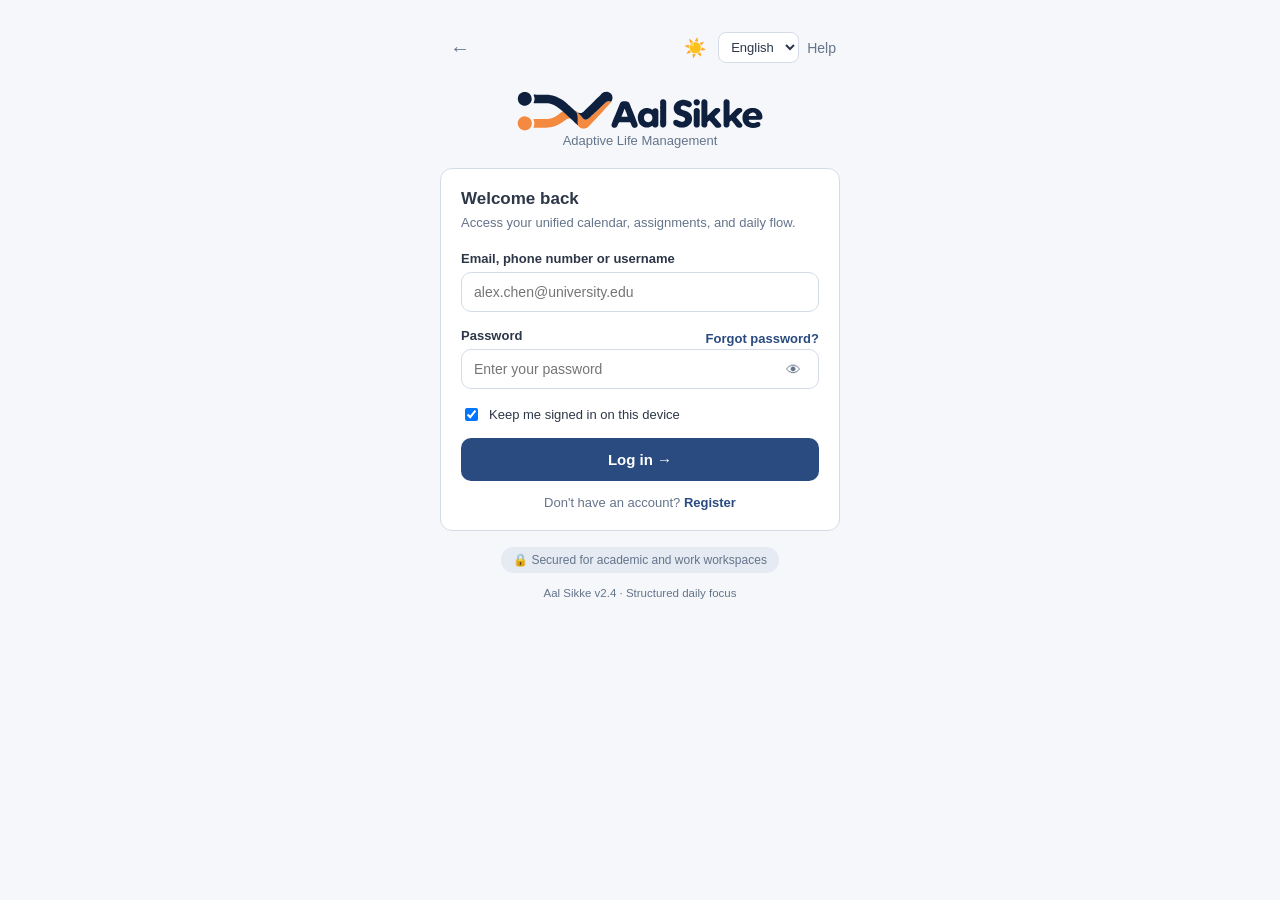
==== commit e7ccf35a: "Add a show/hide button to the new password box in Change password" ====
--- a/src/main/resources/static/calendar.html
+++ b/src/main/resources/static/calendar.html
@@ -29,6 +29,21 @@
                     <div class="notif-dropdown-header" data-i18n="notif.header">Reminders</div>
                     <ul class="notif-list" id="notif-list"></ul>
                     <p class="notif-empty" id="notif-empty" data-i18n="notif.empty" hidden>Nothing due right now.</p>
+                    <!-- KAN-381: all upcoming reminders (with or without a task), plus add / edit -->
+                    <div class="notif-dropdown-header notif-subheader" data-i18n="notif.upcoming">Upcoming</div>
+                    <ul class="notif-list" id="notif-upcoming-list"></ul>
+                    <p class="notif-empty" id="notif-upcoming-empty" data-i18n="notif.upcomingEmpty" hidden>No upcoming reminders.</p>
+
+                    <form class="notif-form" id="notif-form" hidden novalidate>
+                        <input type="text" id="notif-form-title" maxlength="200" autocomplete="off">
+                        <input type="datetime-local" id="notif-form-time" dir="ltr">
+                        <p class="notif-form-error" id="notif-form-error" role="alert" hidden></p>
+                        <div class="notif-form-actions">
+                            <button type="button" class="btn-secondary" id="notif-form-cancel" data-i18n="notif.cancel">Cancel</button>
+                            <button type="submit" class="btn-primary" data-i18n="notif.save">Save</button>
+                        </div>
+                    </form>
+                    <button type="button" class="notif-add-btn" id="notif-add-btn" data-i18n="notif.add">+ Add reminder</button>
                 </div>
             </div>
             <div class="profile-menu">
@@ -226,6 +241,7 @@
                 <label for="new-password" data-i18n="form.newPassword">New password</label>
                 <div class="input-wrap">
                     <input id="new-password" type="password" autocomplete="new-password">
+                    <button type="button" class="icon-toggle" id="toggle-new-password" data-i18n-aria-label="rp.showPassword" aria-label="Show password">&#128065;</button>
                 </div>
                 <div class="strength-meter" id="password-strength-meter"><span></span><span></span><span></span></div>
                 <p class="hint" id="new-password-strength-hint" style="display:none;"></p>
@@ -303,11 +319,13 @@
     </div>
 </div>
 
+<script src="auth-token.js"></script>
 <script src="theme-toggle.js"></script>
 <script src="palette.js"></script>
 <script src="dashboard.js"></script>
 <script src="calendar.js"></script>
 <script src="free-slots.js"></script>
 <script src="feedback.js"></script>
+<script src="reminder-popup.js"></script>
 </body>
 </html>
--- a/src/main/resources/static/styles.css
+++ b/src/main/resources/static/styles.css
@@ -1380,7 +1380,120 @@
   color: var(--slate-light);
   text-align: center;
 }
-
+/* KAN-381: upcoming reminders + add/edit form in the bell */
+.notif-dropdown { max-height: 75vh; overflow-y: auto; }
+.notif-subheader { border-top: 1px solid var(--border, #e5e7eb); margin-top: 0.25rem; }
+.notif-item-title { unicode-bidi: plaintext; }
+.notif-edit-btn,
+.notif-delete-btn {
+  background: none;
+  border: 1px solid var(--border, #e5e7eb);
+  border-radius: 6px;
+  padding: 0.2rem 0.45rem;
+  cursor: pointer;
+  color: inherit;
+  font-size: 0.9rem;
+}
+.notif-edit-btn:hover,
+.notif-delete-btn:hover { background: rgba(127, 127, 127, 0.12); }
+.notif-add-btn {
+  display: block;
+  width: calc(100% - 1.5rem);
+  margin: 0.5rem 0.75rem 0.75rem;
+  padding: 0.5rem;
+  border: 1px dashed var(--border, #cbd5e1);
+  border-radius: 8px;
+  background: none;
+  color: inherit;
+  cursor: pointer;
+  font-weight: 600;
+}
+.notif-add-btn:hover { background: rgba(127, 127, 127, 0.12); }
+.notif-add-btn[hidden] { display: none; }
+.notif-form { display: flex; flex-direction: column; gap: 0.5rem; padding: 0.5rem 0.75rem 0.75rem; }
+.notif-form[hidden] { display: none; }
+.notif-form input { width: 100%; box-sizing: border-box; }
+.notif-form-error { color: #dc2626; font-size: 0.85rem; margin: 0; }
+.notif-form-actions { display: flex; justify-content: flex-end; gap: 0.5rem; }
+.notif-item-actions { flex-wrap: wrap; justify-content: flex-end; }
+.notif-confirm-text { font-size: 0.8rem; color: var(--slate-light); }
+.notif-confirm-yes,
+.notif-confirm-no {
+  border-radius: 6px;
+  padding: 0.2rem 0.55rem;
+  font-size: 0.8rem;
+  cursor: pointer;
+}
+.notif-confirm-yes { background: var(--prio-high); color: #fff; border: 1px solid var(--prio-high); }
+.notif-confirm-no { background: none; color: inherit; border: 1px solid var(--border); }
+/* KAN-381: due-reminder popup, bottom corner (inline-end = right in English, left in Arabic) */
+.reminder-popups {
+  position: fixed;
+  bottom: 1rem;
+  inset-inline-end: 1rem;
+  display: flex;
+  flex-direction: column;
+  gap: 0.75rem;
+  width: 22rem;
+  max-width: calc(100vw - 2rem);
+  z-index: 1000;
+}
+.reminder-popup {
+  background: var(--surface);
+  color: var(--slate);
+  border: 0.0625rem solid var(--border);
+  border-inline-start: 0.25rem solid var(--trust-blue);
+  border-radius: 0.625rem;
+  box-shadow: 0 0.5rem 1.5rem rgba(15, 32, 62, 0.22);
+  padding: 0.75rem 0.9rem;
+  animation: reminder-popup-in 0.2s ease-out;
+}
+@keyframes reminder-popup-in {
+  from { opacity: 0; transform: translateY(0.5rem); }
+  to   { opacity: 1; transform: none; }
+}
+.reminder-popup-head {
+  display: flex;
+  align-items: center;
+  justify-content: space-between;
+  font-size: 0.8rem;
+  color: var(--slate-light);
+}
+.reminder-popup-close {
+  background: none;
+  border: none;
+  color: inherit;
+  cursor: pointer;
+  font-size: 0.9rem;
+  padding: 0.1rem 0.3rem;
+}
+.reminder-popup-title {
+  margin: 0.35rem 0 0.15rem;
+  font-weight: 700;
+  font-size: 1rem;
+  unicode-bidi: plaintext;
+  overflow-wrap: anywhere;
+}
+.reminder-popup-time { margin: 0 0 0.6rem; font-size: 0.85rem; color: var(--slate-light); }
+.reminder-popup-actions,
+.reminder-popup-form { display: flex; flex-wrap: wrap; gap: 0.5rem; }
+.reminder-popup-actions[hidden],
+.reminder-popup-form[hidden] { display: none; }
+.reminder-popup-actions button,
+.reminder-popup-form button {
+  flex: 1 1 0;
+  width: auto;
+  min-width: 0;
+  white-space: nowrap;
+  padding: 0.4rem 0.5rem;
+  font-size: 0.85rem;
+}
+.reminder-popup-form input { flex: 1 1 100%; box-sizing: border-box; }
+.reminder-popup-error { margin: 0.5rem 0 0; color: var(--prio-high); font-size: 0.85rem; }
+
+@media (max-width: 30rem) {
+  .reminder-popups { inset-inline: 0.75rem; bottom: 0.75rem; width: auto; max-width: none; }
+}
 /* =========================================================
    TASK LIST: ROLE / STATUS FILTERS + SORT
    ========================================================= */
--- a/src/main/resources/static/calendar.css
+++ b/src/main/resources/static/calendar.css
@@ -943,4 +943,12 @@
 .marker-title,
 .cal-preview-title {
     unicode-bidi: plaintext;
+}
+
+/* KAN-382: standalone reminders in the Due row */
+.cal-reminder-marker::before { content: none; display: none; }   /* no deadline ◆, the 🔔 marks it */
+.cal-reminder-marker {
+    border-inline-start: 3px solid var(--logo-accent);
+    background: var(--amber-bg);
+    cursor: pointer;
 }
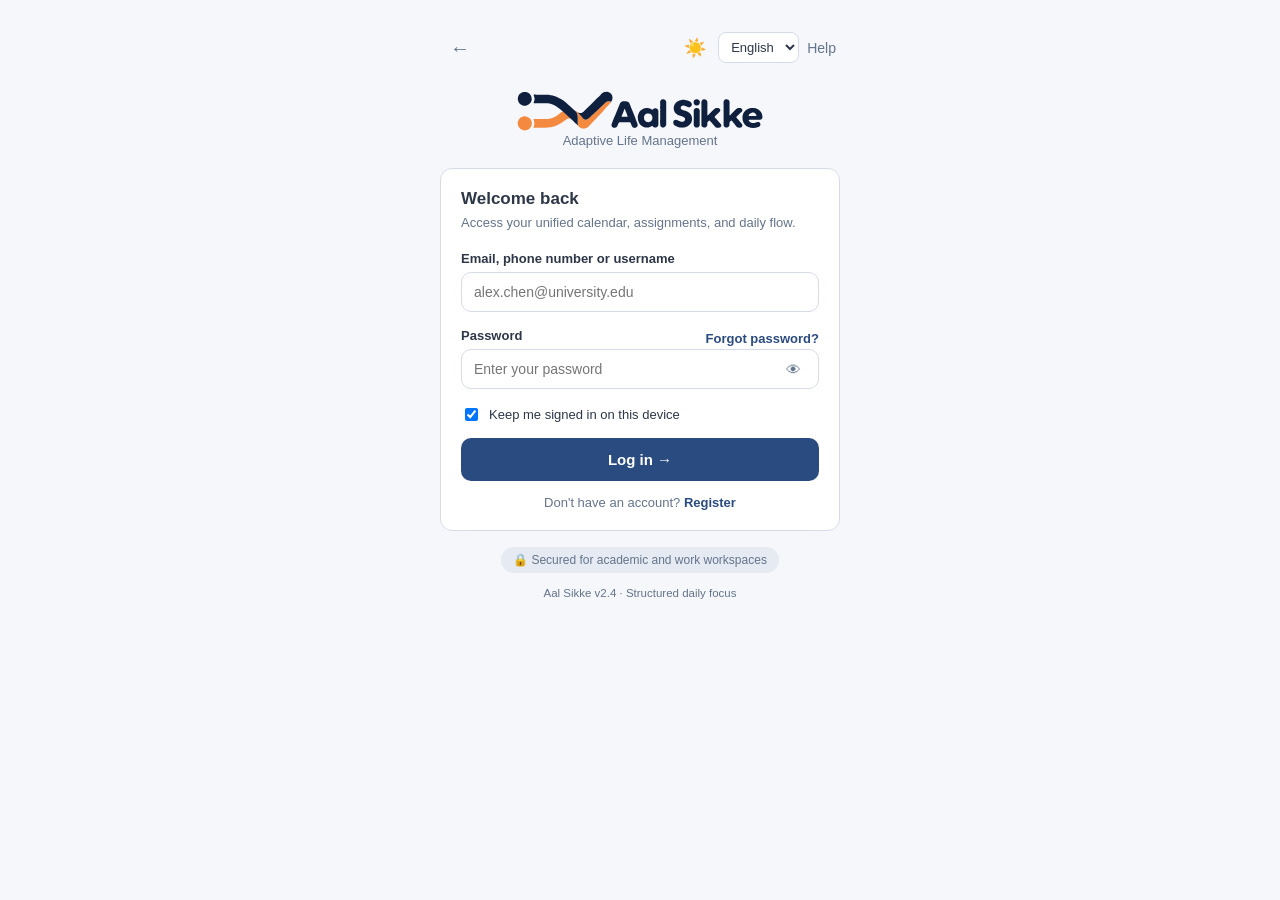
==== commit 8481131b: "KAN-385: Show/hide eye on every password field, one generic toggle, hide Edge's built-in eye" ====
--- a/src/main/resources/static/calendar.html
+++ b/src/main/resources/static/calendar.html
@@ -204,7 +204,7 @@
             </div>
             <div class="field" id="field-profile-current-password">
                 <label for="profile-current-password"><span data-i18n="form.currentPassword">Current password</span> <span class="role-hint" data-i18n="form.currentPasswordNote">(only needed to change your name, email or phone)</span></label>
-                <div class="input-wrap"><input id="profile-current-password" type="password" autocomplete="current-password"></div>
+                <div class="input-wrap"><input id="profile-current-password" type="password" autocomplete="current-password"><button type="button" class="icon-toggle" id="toggle-profile-current-password" data-toggle-for="profile-current-password" data-i18n-aria-label="rp.showPassword" aria-label="Show password">&#128065;</button></div>
                 <p class="hint error-text" role="alert"></p>
             </div>
             <p class="modal-message" id="profile-message" role="status" aria-live="polite"></p>
@@ -232,7 +232,7 @@
             <div class="field" id="field-current-password">
                 <label for="current-password" data-i18n="form.currentPassword">Current password</label>
                 <div class="input-wrap">
-                    <input id="current-password" type="password" autocomplete="current-password">
+                    <input id="current-password" type="password" autocomplete="current-password"><button type="button" class="icon-toggle" id="toggle-current-password" data-toggle-for="current-password" data-i18n-aria-label="rp.showPassword" aria-label="Show password">&#128065;</button>
                 </div>
                 <p class="hint error-text" role="alert"></p>
             </div>
@@ -241,7 +241,7 @@
                 <label for="new-password" data-i18n="form.newPassword">New password</label>
                 <div class="input-wrap">
                     <input id="new-password" type="password" autocomplete="new-password">
-                    <button type="button" class="icon-toggle" id="toggle-new-password" data-i18n-aria-label="rp.showPassword" aria-label="Show password">&#128065;</button>
+                    <button type="button" class="icon-toggle" id="toggle-new-password" data-toggle-for="new-password" data-i18n-aria-label="rp.showPassword" aria-label="Show password">&#128065;</button>
                 </div>
                 <div class="strength-meter" id="password-strength-meter"><span></span><span></span><span></span></div>
                 <p class="hint" id="new-password-strength-hint" style="display:none;"></p>
@@ -251,7 +251,7 @@
             <div class="field" id="field-confirm-new-password">
                 <label for="confirm-new-password" data-i18n="form.confirmNewPassword">Confirm new password</label>
                 <div class="input-wrap">
-                    <input id="confirm-new-password" type="password" autocomplete="new-password">
+                    <input id="confirm-new-password" type="password" autocomplete="new-password"><button type="button" class="icon-toggle" id="toggle-confirm-new-password" data-toggle-for="confirm-new-password" data-i18n-aria-label="rp.showPassword" aria-label="Show password">&#128065;</button>
                 </div>
                 <p class="hint error-text" role="alert"></p>
             </div>
@@ -322,7 +322,7 @@
 <script src="auth-token.js"></script>
 <script src="theme-toggle.js"></script>
 <script src="palette.js"></script>
-<script src="dashboard.js"></script>
+<script src="password-toggle.js"></script><script src="dashboard.js"></script>
 <script src="calendar.js"></script>
 <script src="free-slots.js"></script>
 <script src="feedback.js"></script>
--- a/src/main/resources/static/styles.css
+++ b/src/main/resources/static/styles.css
@@ -310,6 +310,22 @@
   font-size: 0.9375rem;
 }
 
+/* KAN-385: our .icon-toggle is the only eye. Hide Edge's built-in one,
+   which shows only one field at a time and disappears after one use. */
+input[type="password"]::-ms-reveal,
+input[type="password"]::-ms-clear {
+  display: none;
+}
+
+/* KAN-385: when a field has both the eye and a status icon (✓),
+   move the status icon next to the eye and leave room for both. */
+.input-wrap:has(.icon-toggle) .icon-status {
+  inset-inline-end: 2.5rem;
+}
+.input-wrap:has(.icon-toggle):has(.icon-status) input {
+  padding-inline-end: 4.25rem;
+}
+
 /* Validation states, toggled via JS by adding a class to .field */
 .field.is-success .input-wrap input { border-color: var(--success); background: var(--success-bg); }
 .field.is-success .icon-status.success { display: inline; color: var(--success); }
